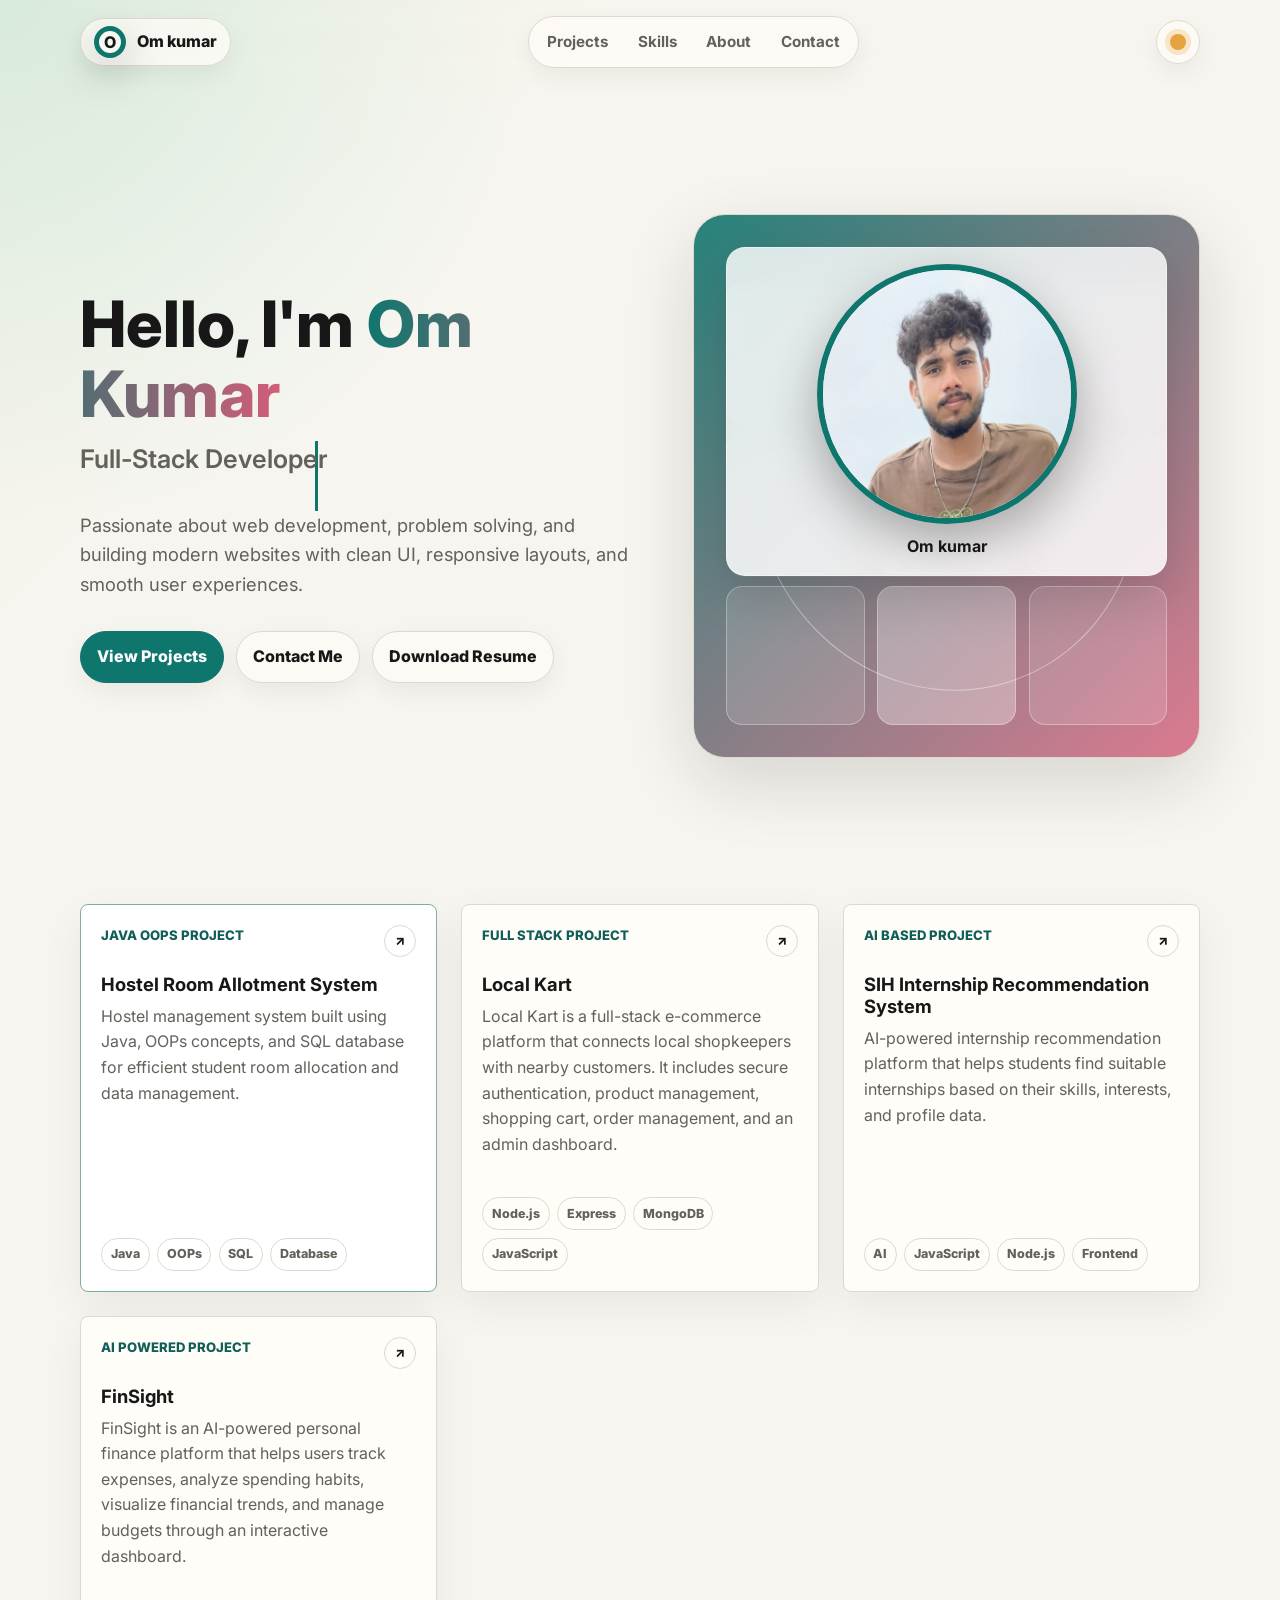
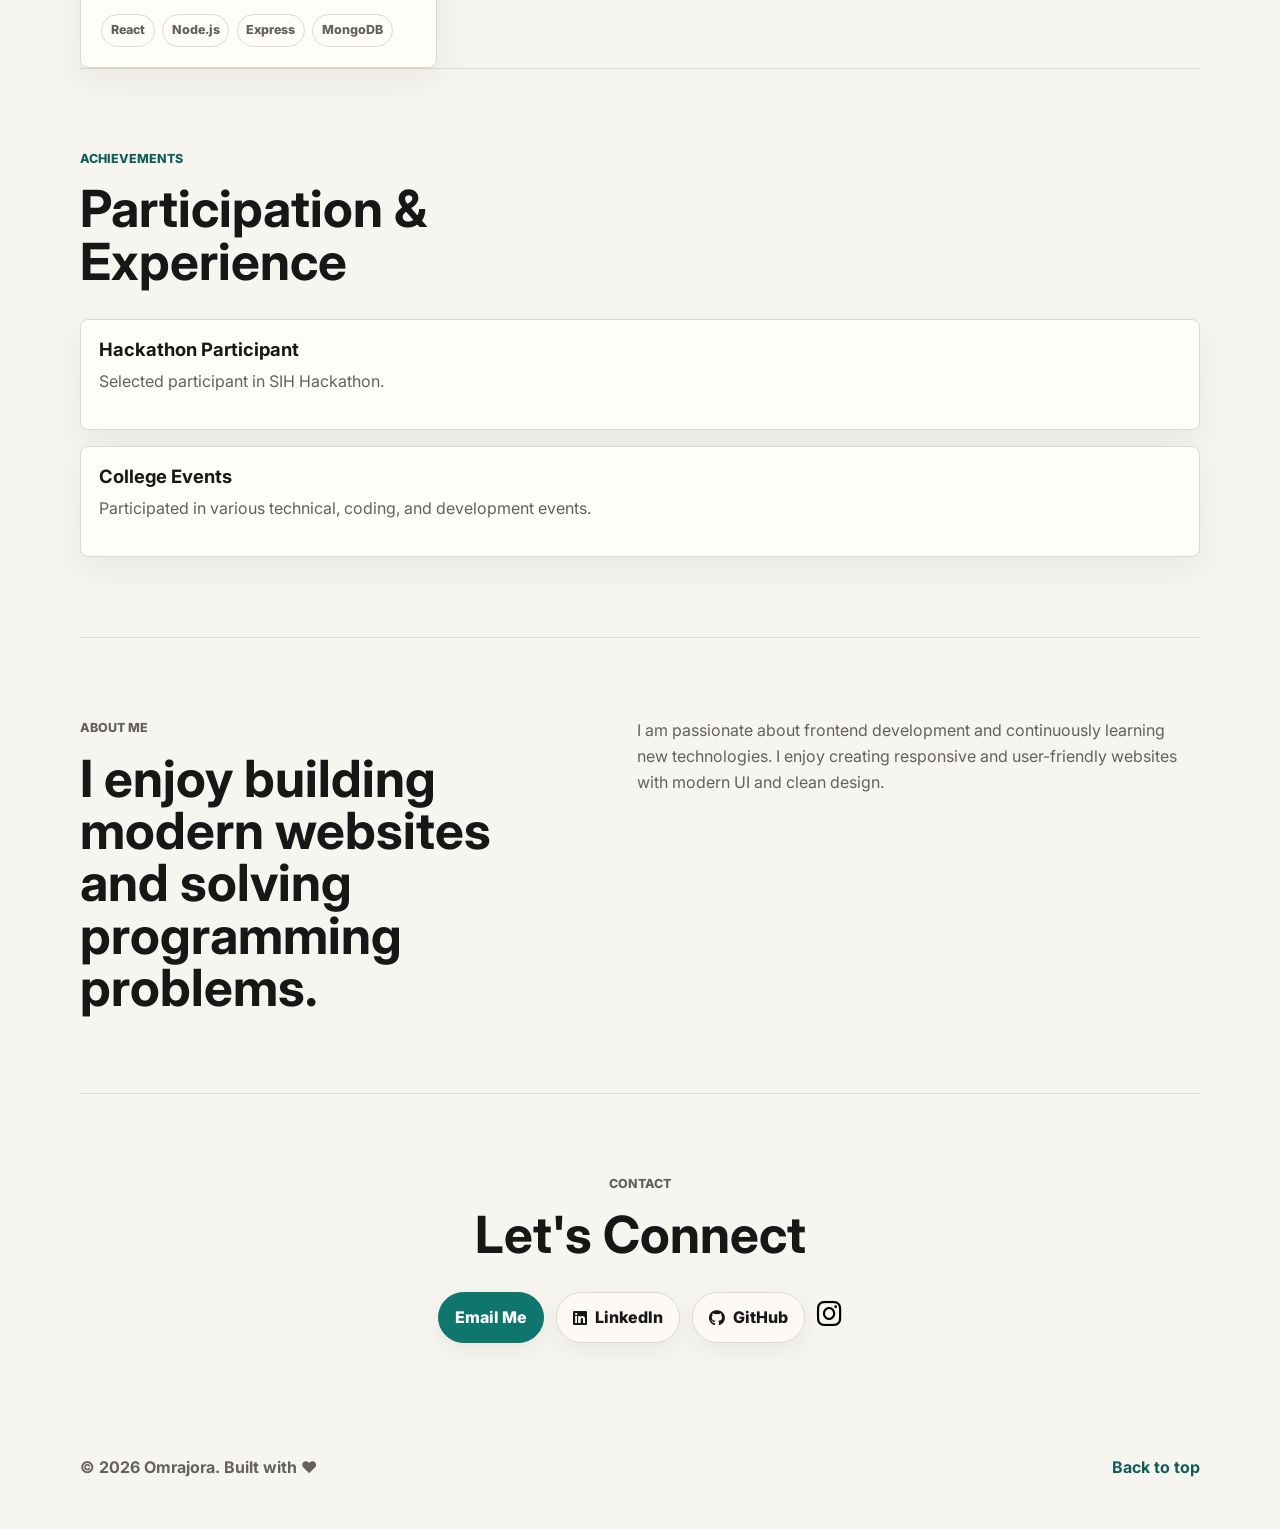
==== index.html @ d600300a "bug fix" ====
<!DOCTYPE html>
<html lang="en">
  <head>
    <meta charset="UTF-8" />
    <meta name="viewport" content="width=device-width, initial-scale=1.0" />
    <link rel="stylesheet" href="https://cdnjs.cloudflare.com/ajax/libs/font-awesome/6.5.1/css/all.min.css">
    <title>Om kumar | Portfolio</title>

    <meta
      name="description"
      content="Portfolio website of Omraj - Frontend Developer and C++ Programmer"
    />

    <link rel="preconnect" href="https://fonts.googleapis.com" />
    <link rel="preconnect" href="https://fonts.gstatic.com" crossorigin />

    <link
      href="https://fonts.googleapis.com/css2?family=Inter:wght@400;500;600;700;800&display=swap"
      rel="stylesheet"
    />

    <link
      rel="stylesheet"
      href="https://cdnjs.cloudflare.com/ajax/libs/font-awesome/6.5.2/css/all.min.css"
    />

    <link rel="stylesheet" href="styles.css" />
  </head>

  <body>
    <header class="site-header">
      <a class="brand" href="#home">
        <span class="brand-mark">O</span>
        <span>Om kumar</span>
      </a>

      <nav class="nav-links">
        <a href="#work">Projects</a>
        <a href="#skills">Skills</a>
        <a href="#about">About</a>
        <a href="#contact">Contact</a>
      </nav>

      <button class="theme-toggle" type="button">
        <span class="sun"></span>
      </button>
    </header>

    <main id="home">
      <!-- HERO SECTION -->
      <section class="hero">
        <div class="hero-copy">
        

   <h1 class="typing-title">
  Hello, I'm <span>Om Kumar</span>
</h1>

<h2 class="typing-text"></h2>

          <p class="hero-text">
            Passionate about web development, problem solving, and building
            modern websites with clean UI, responsive layouts, and smooth user
            experiences.
          </p>

          <div class="hero-actions">
            <a class="button primary" href="#work">View Projects</a>
            <a class="button secondary" href="#contact">Contact Me</a>
            <a class="button secondary" href="omresume3.pdf" download>
              Download Resume
            </a>
          </div>
        </div>

        <div class="hero-visual">
          <div class="profile-panel">
            <img src="om.jpeg" alt="Om kumar" class="avatar-img" />

            <div>
              <strong>Om kumar</strong>
              
            </div>
          </div>

         

          <div class="visual-grid">
            <span></span>
            <span></span>
            <span></span>
            <span></span>
            <span></span>
            <span></span>
            <span></span>
            <span></span>
            <span></span>
          </div>
        </div>
      </section>

   <div class="project-grid">
<!-- project section -->
  <!-- Project 1 -->
  <article class="project-card featured">
    <div>
      <div class="project-topline">
        <span>Java OOPs Project</span>
        <a href="https://github.com/omrajora/hostelallotment-project.git" target="_blank">↗</a>
      </div>

      <h3>Hostel Room Allotment System</h3>

      <p>
        Hostel management system built using Java, OOPs concepts, and SQL
        database for efficient student room allocation and data management.
      </p>
    </div>

    <div class="tags">
      <span>Java</span>
      <span>OOPs</span>
      <span>SQL</span>
      <span>Database</span>
    </div>
  </article>

  <!-- Project 2 -->
  <article class="project-card">
    <div>
      <div class="project-topline">
        <span>FULL STACK PROJECT</span>
        <a href="https://localkart-n25o.onrender.com" target="_blank">↗</a>
      </div>

      <h3>Local Kart</h3>

      <p>
        Local Kart is a full-stack e-commerce platform that connects local
        shopkeepers with nearby customers. It includes secure authentication,
        product management, shopping cart, order management, and an admin
        dashboard.
      </p>
    </div>

    <div class="tags">
      <span>Node.js</span>
      <span>Express</span>
      <span>MongoDB</span>
      <span>JavaScript</span>
    </div>
  </article>

  <!-- Project 3 -->
  <article class="project-card">
    <div>
      <div class="project-topline">
        <span>AI BASED PROJECT</span>
        <a href="#" target="_blank">↗</a>
      </div>

      <h3>SIH Internship Recommendation System</h3>

      <p>
        AI-powered internship recommendation platform that helps students find
        suitable internships based on their skills, interests, and profile
        data.
      </p>
    </div>

    <div class="tags">
      <span>AI</span>
      <span>JavaScript</span>
      <span>Node.js</span>
      <span>Frontend</span>
    </div>
  </article>

  <!-- Project 4 -->
  <article class="project-card">
    <div>
      <div class="project-topline">
        <span>AI POWERED PROJECT</span>
        <a href="https://portfolio-mu-liard-46.vercel.app/" target="_blank">↗</a>
      </div>

      <h3>FinSight</h3>

      <p>
        FinSight is an AI-powered personal finance platform that helps users
        track expenses, analyze spending habits, visualize financial trends,
        and manage budgets through an interactive dashboard.
      </p>
    </div>

    <div class="tags">
      <span>React</span>
      <span>Node.js</span>
      <span>Express</span>
      <span>MongoDB</span>
    </div>
  </article>

</div>

      <!-- ACHIEVEMENT SECTION -->
      <section class="section">
        <div class="section-heading">
          <div>
            <p class="eyebrow">Achievements</p>
            <h2>Participation & Experience</h2>
          </div>
        </div>

        <div class="skill-list">
          <div>
            <h3>Hackathon Participant</h3>
            <p>Selected participant in SIH Hackathon.</p>
          </div>

          <div>
            <h3>College Events</h3>
            <p>
              Participated in various technical, coding, and development events.
            </p>
          </div>
        </div>
      </section>

      <!-- ABOUT SECTION -->
      <section class="section about" id="about">
        <div>
          <p class="eyebrow">About Me</p>

          <h2>
            I enjoy building modern websites and solving programming problems.
          </h2>
        </div>

        <p>
          I am passionate about frontend development and continuously learning
          new technologies. I enjoy creating responsive and user-friendly
          websites with modern UI and clean design.
        </p>
      </section>

      <!-- CONTACT SECTION -->
      <section class="section contact" id="contact">
        <p class="eyebrow">Contact</p>

        <h2>Let's Connect</h2>

      

        <div class="contact-actions">
          <a class="button primary" href="mailto:omrajora671@gmail.com">
            Email Me
          </a>

          <a
            class="button secondary"
            href="https://www.linkedin.com/in/om-rajora-767785324"
            target="_blank"
          >
            <i class="fa-brands fa-linkedin"></i>
            LinkedIn
          </a>

          <a
            class="button secondary"
            href="https://github.com/omrajora"
            target="_blank"
          >
            <i class="fa-brands fa-github"></i>
            GitHub
          </a>
          <a href="https://instagram.com/omrajora_" target="_blank" class="social-icon">
    <i class="fa-brands fa-instagram"></i>
</a>
        </div>
      </section>
    </main>

    <footer>
      <span>© <span id="year"></span> Omrajora. Built with ❤️</span>
      <a href="#home">Back to top</a>
    </footer>

    <script src="script.js"></script>
  </body>
</html>
---- styles.css ----
:root {
  color-scheme: light;
  --bg: #f7f5ef;
  --surface: #fffdf8;
  --surface-strong: #ffffff;
  --text: #171717;
  --muted: #64615b;
  --line: #ded9cc;
  --accent: #0f766e;
  --accent-dark: #115e59;
  --warm: #e6a23c;
  --rose: #d45d79;
  --shadow: 0 24px 70px rgba(23, 23, 23, 0.14);
}

[data-theme="dark"] {
  color-scheme: dark;
  --bg: #111315;
  --surface: #191c1f;
  --surface-strong: #202428;
  --text: #f4f1ea;
  --muted: #b8b0a3;
  --line: #33383d;
  --accent: #2dd4bf;
  --accent-dark: #5eead4;
  --warm: #f4b860;
  --rose: #fb7185;
  --shadow: 0 24px 70px rgba(0, 0, 0, 0.35);
}

* {
  box-sizing: border-box;
}

html {
  scroll-behavior: smooth;
}

body {
  margin: 0;
  min-height: 100vh;
  background:
    radial-gradient(circle at top left, rgba(45, 212, 191, 0.15), transparent 34rem),
    linear-gradient(135deg, rgba(230, 162, 60, 0.08), transparent 28rem),
    var(--bg);
  color: var(--text);
  font-family: Inter, system-ui, -apple-system, BlinkMacSystemFont, "Segoe UI", sans-serif;
  line-height: 1.6;
}

a {
  color: inherit;
  text-decoration: none;
}

.site-header {
  position: sticky;
  top: 0;
  z-index: 10;
  display: flex;
  align-items: center;
  justify-content: space-between;
  gap: 1rem;
  width: min(1120px, calc(100% - 2rem));
  margin: 0 auto;
  padding: 1rem 0;
  backdrop-filter: blur(14px);
}

.brand,
.nav-links,
.theme-toggle,
.button {
  border: 1px solid var(--line);
  background: rgba(255, 253, 248, 0.72);
  box-shadow: 0 8px 24px rgba(23, 23, 23, 0.06);
}

[data-theme="dark"] .brand,
[data-theme="dark"] .nav-links,
[data-theme="dark"] .theme-toggle,
[data-theme="dark"] .button {
  background: rgba(25, 28, 31, 0.72);
}

.brand {
  display: inline-flex;
  align-items: center;
  gap: 0.7rem;
  min-height: 2.75rem;
  padding: 0.45rem 0.8rem;
  border-radius: 999px;
  font-weight: 800;
}

.brand-mark,
.avatar-img {
  width: 220px;
  height: 220px;
  border-radius: 50%;
  object-fit: cover;
  border: 5px solid var(--accent);
  box-shadow: 0 15px 40px rgba(0,0,0,0.25);
}
.profile-panel {
  flex-direction: column;
  text-align: center;
}

.brand-mark {
  width: 2rem;
  height: 2rem;
  border-radius: 50%;
}

.nav-links {
  display: flex;
  align-items: center;
  gap: 0.25rem;
  min-height: 2.75rem;
  padding: 0.35rem;
  border-radius: 999px;
}

.nav-links a {
  padding: 0.45rem 0.8rem;
  border-radius: 999px;
  color: var(--muted);
  font-size: 0.95rem;
  font-weight: 700;
}

.nav-links a:hover {
  color: var(--text);
  background: rgba(15, 118, 110, 0.12);
}

.theme-toggle {
  display: grid;
  place-items: center;
  width: 2.75rem;
  height: 2.75rem;
  border-radius: 50%;
  cursor: pointer;
}

.sun {
  width: 1rem;
  height: 1rem;
  border-radius: 50%;
  background: var(--warm);
  box-shadow: 0 0 0 0.32rem rgba(230, 162, 60, 0.25);
}

main,
footer {
  width: min(1120px, calc(100% - 2rem));
  margin: 0 auto;
}

.hero {
  display: grid;
  grid-template-columns: minmax(0, 1.04fr) minmax(320px, 0.96fr);
  align-items: center;
  gap: 4rem;
  min-height: calc(100vh - 5rem);
  padding: 3rem 0 4rem;
}

.eyebrow {
  margin: 0 0 0.85rem;
  color: var(--accent-dark);
  font-size: 0.78rem;
  font-weight: 800;
  letter-spacing: 0;
  text-transform: uppercase;
}

h1,
h2,
h3,
p {
  margin-top: 0;
}

h1 {
  max-width: 11ch;
  margin-bottom: 1.25rem;
  font-size: clamp(3.1rem, 7vw, 6.7rem);
  line-height: 0.94;
  letter-spacing: 0;
}

h2 {
  max-width: 14ch;
  margin-bottom: 0;
  font-size: clamp(2rem, 4vw, 3.5rem);
  line-height: 1.02;
  letter-spacing: 0;
}

h3 {
  margin-bottom: 0.55rem;
  font-size: 1.15rem;
  line-height: 1.2;
}

.hero-text {
  max-width: 40rem;
  color: var(--muted);
  font-size: 1.15rem;
}

.hero-actions,
.contact-actions {
  display: flex;
  flex-wrap: wrap;
  gap: 0.75rem;
  margin-top: 2rem;
}

.button {
  display: inline-flex;
  align-items: center;
  justify-content: center;
  min-height: 2.9rem;
  padding: 0.75rem 1rem;
  border-radius: 999px;
  font-weight: 800;
  transition: transform 180ms ease, border-color 180ms ease;
}

.button:hover {
  transform: translateY(-2px);
  border-color: var(--accent);
}

.button.primary {
  color: #ffffff;
  background: var(--accent);
  border-color: var(--accent);
}

.button.secondary {
  color: var(--text);
}

.hero-visual {
  position: relative;
  min-height: 34rem;
  border: 1px solid var(--line);
  border-radius: 2rem;
  overflow: hidden;
  background:
    linear-gradient(135deg, rgba(15, 118, 110, 0.9), rgba(212, 93, 121, 0.82)),
    var(--surface);
  box-shadow: var(--shadow);
}

.hero-visual::before {
  content: "";
  position: absolute;
  inset: 12%;
  border: 1px solid rgba(255, 255, 255, 0.42);
  border-radius: 50%;
  transform: rotate(-18deg);
}

.visual-grid {
  position: absolute;
  inset: auto 2rem 2rem 2rem;
  display: grid;
  grid-template-columns: repeat(3, 1fr);
  gap: 0.8rem;
}

.visual-grid span {
  aspect-ratio: 1;
  border: 1px solid rgba(255, 255, 255, 0.32);
  border-radius: 1rem;
  background: rgba(255, 255, 255, 0.14);
}

.visual-grid span:nth-child(2),
.visual-grid span:nth-child(5),
.visual-grid span:nth-child(8) {
  background: rgba(255, 255, 255, 0.32);
}

.profile-panel,
.metric-card {
  position: absolute;
  z-index: 1;
  border: 1px solid rgba(255, 255, 255, 0.4);
  background: rgba(255, 255, 255, 0.82);
  color: #171717;
  box-shadow: 0 18px 50px rgba(23, 23, 23, 0.18);
  backdrop-filter: blur(16px);
}

.profile-panel {
  top: 2rem;
  left: 2rem;
  right: 2rem;
  display: flex;
  align-items: center;
  gap: 1rem;
  padding: 1rem;
  border-radius: 1.2rem;
}

.profile-panel strong,
.profile-panel span {
  display: block;
}

.profile-panel span,
.metric-card span {
  color: #55504a;
  font-size: 0.88rem;
  font-weight: 700;
}

.avatar {
  width: 3.3rem;
  height: 3.3rem;
  flex: 0 0 auto;
  border-radius: 1rem;
  font-size: 1.35rem;
  font-weight: 900;
}

.metric-card {
  min-width: 8rem;
  padding: 1rem;
  border-radius: 1.2rem;
}

.metric-card strong {
  display: block;
  font-size: 2rem;
  line-height: 1;
}

.metric-one {
  top: 11rem;
  left: 3rem;
}

.metric-two {
  top: 15rem;
  right: 2.2rem;
}

.section {
  padding: 5rem 0;
  border-top: 1px solid var(--line);
}

.section-heading {
  display: flex;
  justify-content: space-between;
  gap: 2rem;
  margin-bottom: 2rem;
}

.project-grid {
  display: grid;
  grid-template-columns: repeat(auto-fit, minmax(300px, 1fr));
  gap: 1.5rem;
}

.project-card,
.skill-list > div {
  border: 1px solid var(--line);
  border-radius: 0.5rem;
  background: var(--surface);
  box-shadow: 0 14px 40px rgba(23, 23, 23, 0.06);
}

.project-card {
  display: flex;
  min-height: 22rem;
  flex-direction: column;
  justify-content: space-between;
  padding: 1.25rem;
}

.project-card.featured {
  background: var(--surface-strong);
  border-color: color-mix(in srgb, var(--accent) 45%, var(--line));
}

.project-card p,
.skill-list p,
.about p,
.contact p {
  color: var(--muted);
}

.project-topline {
  display: flex;
  justify-content: space-between;
  gap: 1rem;
  color: var(--accent-dark);
  font-size: 0.82rem;
  font-weight: 800;
  text-transform: uppercase;
}

.project-topline a {
  display: grid;
  place-items: center;
  width: 2rem;
  height: 2rem;
  border: 1px solid var(--line);
  border-radius: 50%;
  color: var(--text);
}

.tags {
  display: flex;
  flex-wrap: wrap;
  gap: 0.45rem;
  margin-top: 1.5rem;
}

.tags span {
  padding: 0.35rem 0.55rem;
  border: 1px solid var(--line);
  border-radius: 999px;
  color: var(--muted);
  font-size: 0.78rem;
  font-weight: 800;
}

.split {
  display: grid;
  grid-template-columns: minmax(0, 0.9fr) minmax(320px, 1.1fr);
  gap: 3rem;
}

.skill-list {
  display: grid;
  gap: 1rem;
}

.skill-list > div {
  padding: 1.15rem;
}

.about {
  display: grid;
  grid-template-columns: minmax(0, 0.95fr) minmax(320px, 1.05fr);
  gap: 3rem;
  align-items: start;
}

.contact {
  text-align: center;
}

.contact h2 {
  max-width: none;
}

.contact-actions {
  justify-content: center;
}

footer {
  display: flex;
  justify-content: space-between;
  gap: 1rem;
  padding: 2rem 0 3rem;
  color: var(--muted);
  font-weight: 700;
}

footer a {
  color: var(--accent-dark);
}

@media (max-width: 820px) {
  .site-header {
    align-items: stretch;
    flex-wrap: wrap;
  }

  .nav-links {
    order: 3;
    width: 100%;
    justify-content: space-between;
    overflow-x: auto;
  }

  .hero,
  .split,
  .about {
    grid-template-columns: 1fr;
    gap: 2rem;
  }

  .hero {
    min-height: 0;
    padding-top: 2rem;
  }

  h1 {
    max-width: 9ch;
  }

  .hero-visual {
    min-height: 27rem;
  }

  .project-grid {
    grid-template-columns: 1fr;
  }

  .project-card {
    min-height: 17rem;
  }

  .section-heading {
    display: block;
  }
}

@media (max-width: 520px) {
  main,
  footer,
  .site-header {
    width: min(100% - 1rem, 1120px);
  }

  .brand,
  .theme-toggle {
    min-height: 2.5rem;
  }

  .nav-links a {
    padding-inline: 0.65rem;
    font-size: 0.88rem;
  }

  h1 {
    font-size: 3.4rem;
  }

  .hero-visual {
    border-radius: 1.25rem;
  }

  .profile-panel {
    inset: 1rem 1rem auto;
  }

  .metric-one {
    top: 10.5rem;
    left: 1rem;
  }

  .metric-two {
    top: 14.2rem;
    right: 1rem;
  }

  footer {
    flex-direction: column;
  }
}


.project-card {
  transition: all 0.3s ease;
}

.project-card:hover {
  transform: translateY(-10px);
}

.button i {
  margin-right: 8px;
}

.hero-text {
  max-width: 42rem;
}

.project-card h3 {
  margin-top: 1rem;
}
.hero-photo {
    display: flex;
    justify-content: center;
    align-items: center;
    margin-bottom: 20px;
}

.avatar-img {
    width: 260px;
    height: 260px;
    border-radius: 50%;
    object-fit: cover;
    border: 6px solid var(--accent);
    box-shadow: 0 20px 50px rgba(0,0,0,0.3);
}

/* clean center feel for panel */
.profile-panel {
    flex-direction: column;
    text-align: center;
    gap: 10px;
}
.brand {
    display: flex;
    align-items: center;
    gap: 0.7rem;
}

.brand-mark {
    width: 2rem;
    height: 2rem;
    border-radius: 50%;
    display: flex;
    align-items: center;
    justify-content: center;
    font-weight: 800;
    line-height: 1;
}
/* HERO MODERN INTRO */

.typing-title {
  font-size: clamp(2.7rem, 5vw, 4.8rem);
  line-height: 1.1;
  margin-bottom: 0.7rem;
  font-weight: 800;
}

.typing-title span {
  background: linear-gradient(90deg, var(--accent), var(--rose));
  -webkit-background-clip: text;
  -webkit-text-fill-color: transparent;
}

.typing-text {
  font-size: clamp(1.1rem, 2vw, 1.7rem);
  color: var(--muted);
  font-weight: 600;
  min-height: 70px;
  line-height: 1.4;
  white-space: nowrap;
  display: inline-block;
  border-right: 3px solid var(--accent);
  animation: blinkCursor 0.8s infinite;
}

@keyframes blinkCursor {
  50% {
    border-color: transparent;
  }
}

/* FIX HERO OVERFLOW */

.hero-copy {
  max-width: 600px;
}

h1 {
  max-width: 100%;
}

/* MOBILE FIX */

@media (max-width: 820px) {
  .typing-title {
    font-size: 3rem;
  }

.typing-text {
  font-size: clamp(1.1rem, 2vw, 1.7rem);
  color: var(--muted);
  font-weight: 600;
  min-height: 70px;
  max-width: 100%;
  line-height: 1.4;
  word-break: break-word;
  border-right: 3px solid var(--accent);
  animation: blinkCursor 0.8s infinite;
}
}
.social-icon{
    color: black;
    font-size: 28px;
    transition: 0.3s;
}

.social-icon:hover{
    color: #E1306C;
    transform: scale(1.2);
}
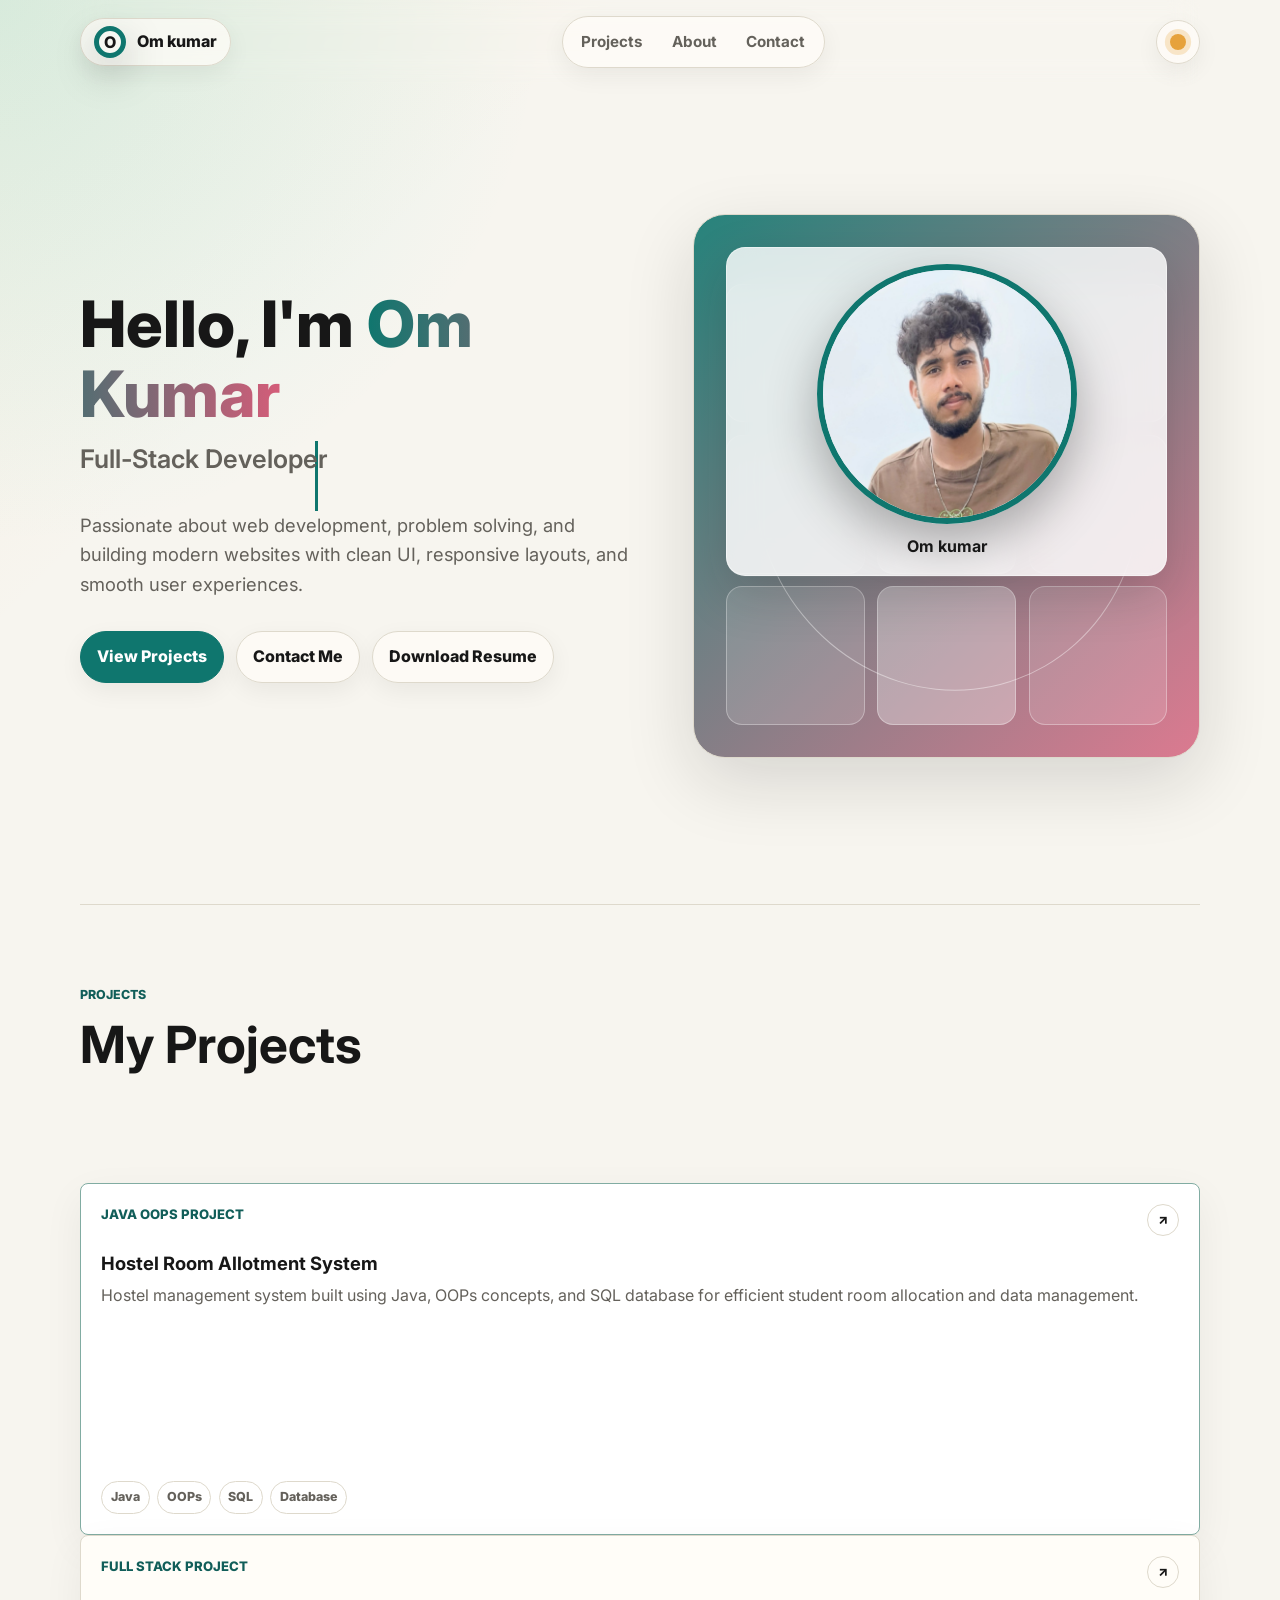
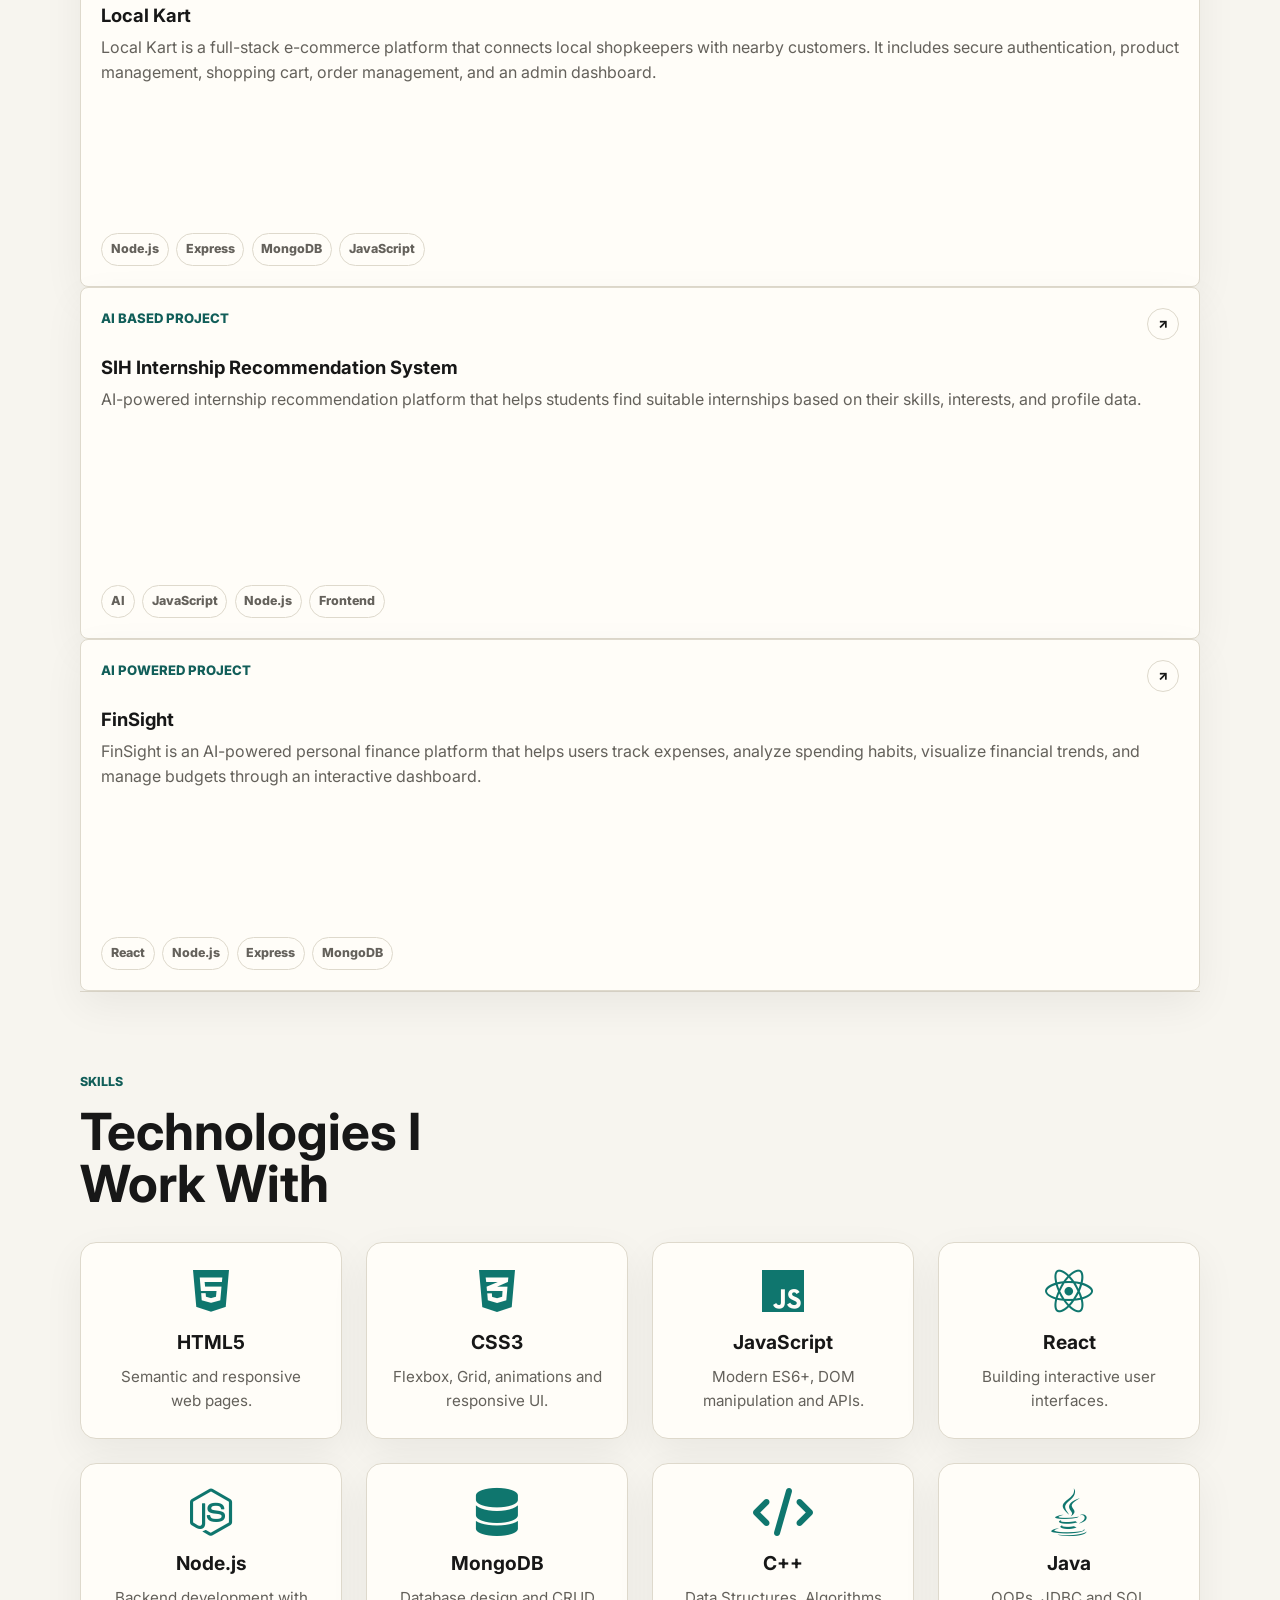
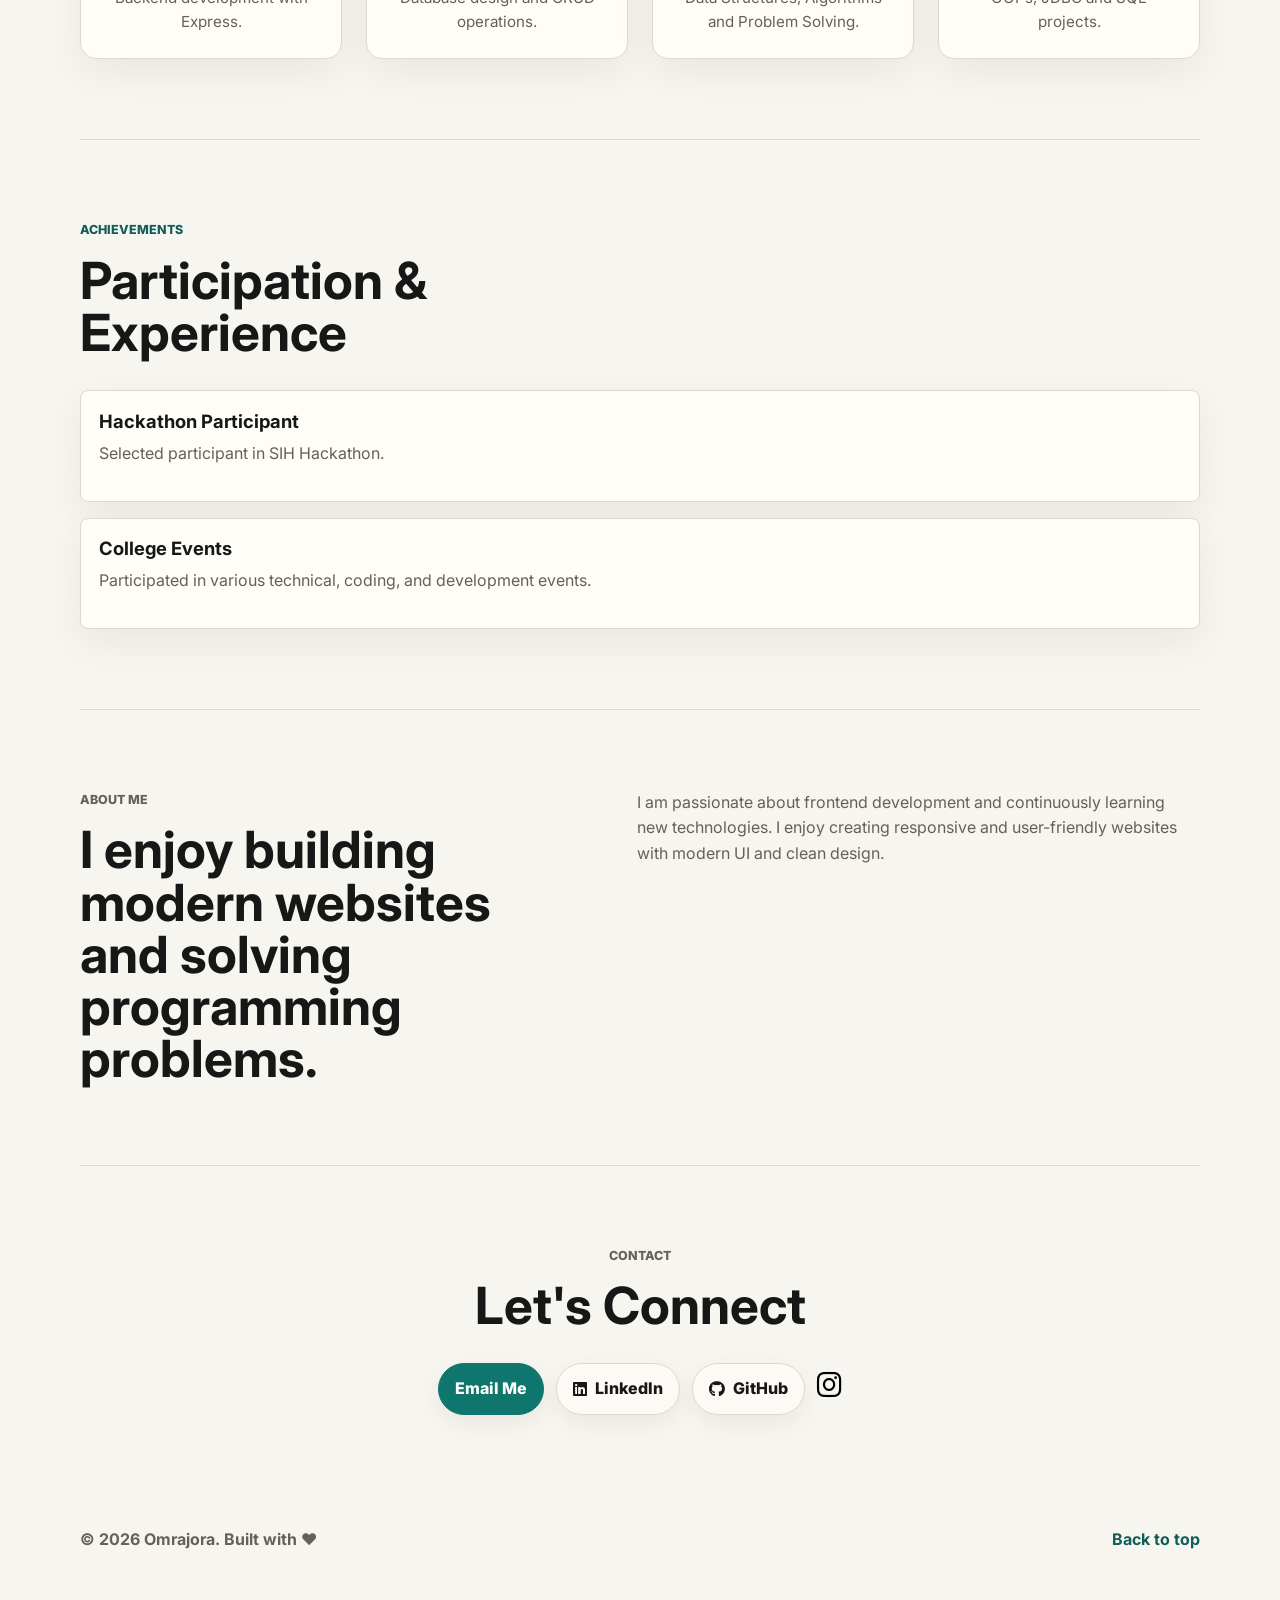
==== commit be9acc56: "Added Skills section and fixed navigation" ====
--- a/index.html
+++ b/index.html
@@ -36,7 +36,8 @@
 
       <nav class="nav-links">
         <a href="#work">Projects</a>
-        <a href="#skills">Skills</a>
+        
+        
         <a href="#about">About</a>
         <a href="#contact">Contact</a>
       </nav>
@@ -67,7 +68,7 @@
           <div class="hero-actions">
             <a class="button primary" href="#work">View Projects</a>
             <a class="button secondary" href="#contact">Contact Me</a>
-            <a class="button secondary" href="omresume3.pdf" download>
+            <a class="button secondary" href="Om_Kumar_Resume (2).pdf" download>
               Download Resume
             </a>
           </div>
@@ -99,7 +100,17 @@
         </div>
       </section>
 
-   <div class="project-grid">
+   <section class="section" id="work">
+  <div class="section-heading">
+    <div>
+      <p class="eyebrow">Projects</p>
+      <h2>My Projects</h2>
+    </div>
+  </div>
+
+  <div class="project-grid">
+    </div>   
+  </section> 
 <!-- project section -->
   <!-- Project 1 -->
   <article class="project-card featured">
@@ -181,7 +192,7 @@
     <div>
       <div class="project-topline">
         <span>AI POWERED PROJECT</span>
-        <a href="https://portfolio-mu-liard-46.vercel.app/" target="_blank">↗</a>
+        <a href="https://finsight-gilt-phi.vercel.app" target="_blank">↗</a>
       </div>
 
       <h3>FinSight</h3>
@@ -202,9 +213,70 @@
   </article>
 
 </div>
+<!-- skill section -->
+ <section class="section" id="skills">
+  <div class="section-heading">
+    <div>
+      <p class="eyebrow">Skills</p>
+      <h2>Technologies I Work With</h2>
+    </div>
+  </div>
+
+  <div class="skills-grid">
+
+    <div class="skill-card">
+      <i class="fa-brands fa-html5"></i>
+      <h3>HTML5</h3>
+      <p>Semantic and responsive web pages.</p>
+    </div>
+
+    <div class="skill-card">
+      <i class="fa-brands fa-css3-alt"></i>
+      <h3>CSS3</h3>
+      <p>Flexbox, Grid, animations and responsive UI.</p>
+    </div>
+
+    <div class="skill-card">
+      <i class="fa-brands fa-js"></i>
+      <h3>JavaScript</h3>
+      <p>Modern ES6+, DOM manipulation and APIs.</p>
+    </div>
+
+    <div class="skill-card">
+      <i class="fa-brands fa-react"></i>
+      <h3>React</h3>
+      <p>Building interactive user interfaces.</p>
+    </div>
+
+    <div class="skill-card">
+      <i class="fa-brands fa-node-js"></i>
+      <h3>Node.js</h3>
+      <p>Backend development with Express.</p>
+    </div>
+
+    <div class="skill-card">
+      <i class="fa-solid fa-database"></i>
+      <h3>MongoDB</h3>
+      <p>Database design and CRUD operations.</p>
+    </div>
+
+    <div class="skill-card">
+      <i class="fa-solid fa-code"></i>
+      <h3>C++</h3>
+      <p>Data Structures, Algorithms and Problem Solving.</p>
+    </div>
+
+    <div class="skill-card">
+      <i class="fa-brands fa-java"></i>
+      <h3>Java</h3>
+      <p>OOPs, JDBC and SQL projects.</p>
+    </div>
+
+  </div>
+</section>
 
       <!-- ACHIEVEMENT SECTION -->
-      <section class="section">
+      <section class="section" id="achievements">
         <div class="section-heading">
           <div>
             <p class="eyebrow">Achievements</p>
--- a/styles.css
+++ b/styles.css
@@ -700,4 +700,54 @@
 .social-icon:hover{
     color: #E1306C;
     transform: scale(1.2);
+}
+/* =========================
+   SKILLS SECTION
+========================= */
+
+.skills-grid{
+    display:grid;
+    grid-template-columns:repeat(auto-fit,minmax(240px,1fr));
+    gap:1.5rem;
+    margin-top:2rem;
+}
+
+.skill-card{
+    background:var(--surface);
+    border:1px solid var(--line);
+    border-radius:16px;
+    padding:1.5rem;
+    text-align:center;
+    box-shadow:0 14px 40px rgba(23,23,23,.06);
+    transition:all .3s ease;
+}
+
+.skill-card:hover{
+    transform:translateY(-10px);
+    box-shadow:0 20px 50px rgba(23,23,23,.15);
+    border-color:var(--accent);
+}
+
+.skill-card i{
+    font-size:3rem;
+    color:var(--accent);
+    margin-bottom:1rem;
+}
+
+.skill-card h3{
+    margin-bottom:.7rem;
+    font-size:1.2rem;
+}
+
+.skill-card p{
+    color:var(--muted);
+    margin:0;
+    font-size:.95rem;
+    line-height:1.6;
+}
+
+@media(max-width:820px){
+    .skills-grid{
+        grid-template-columns:1fr;
+    }
 }
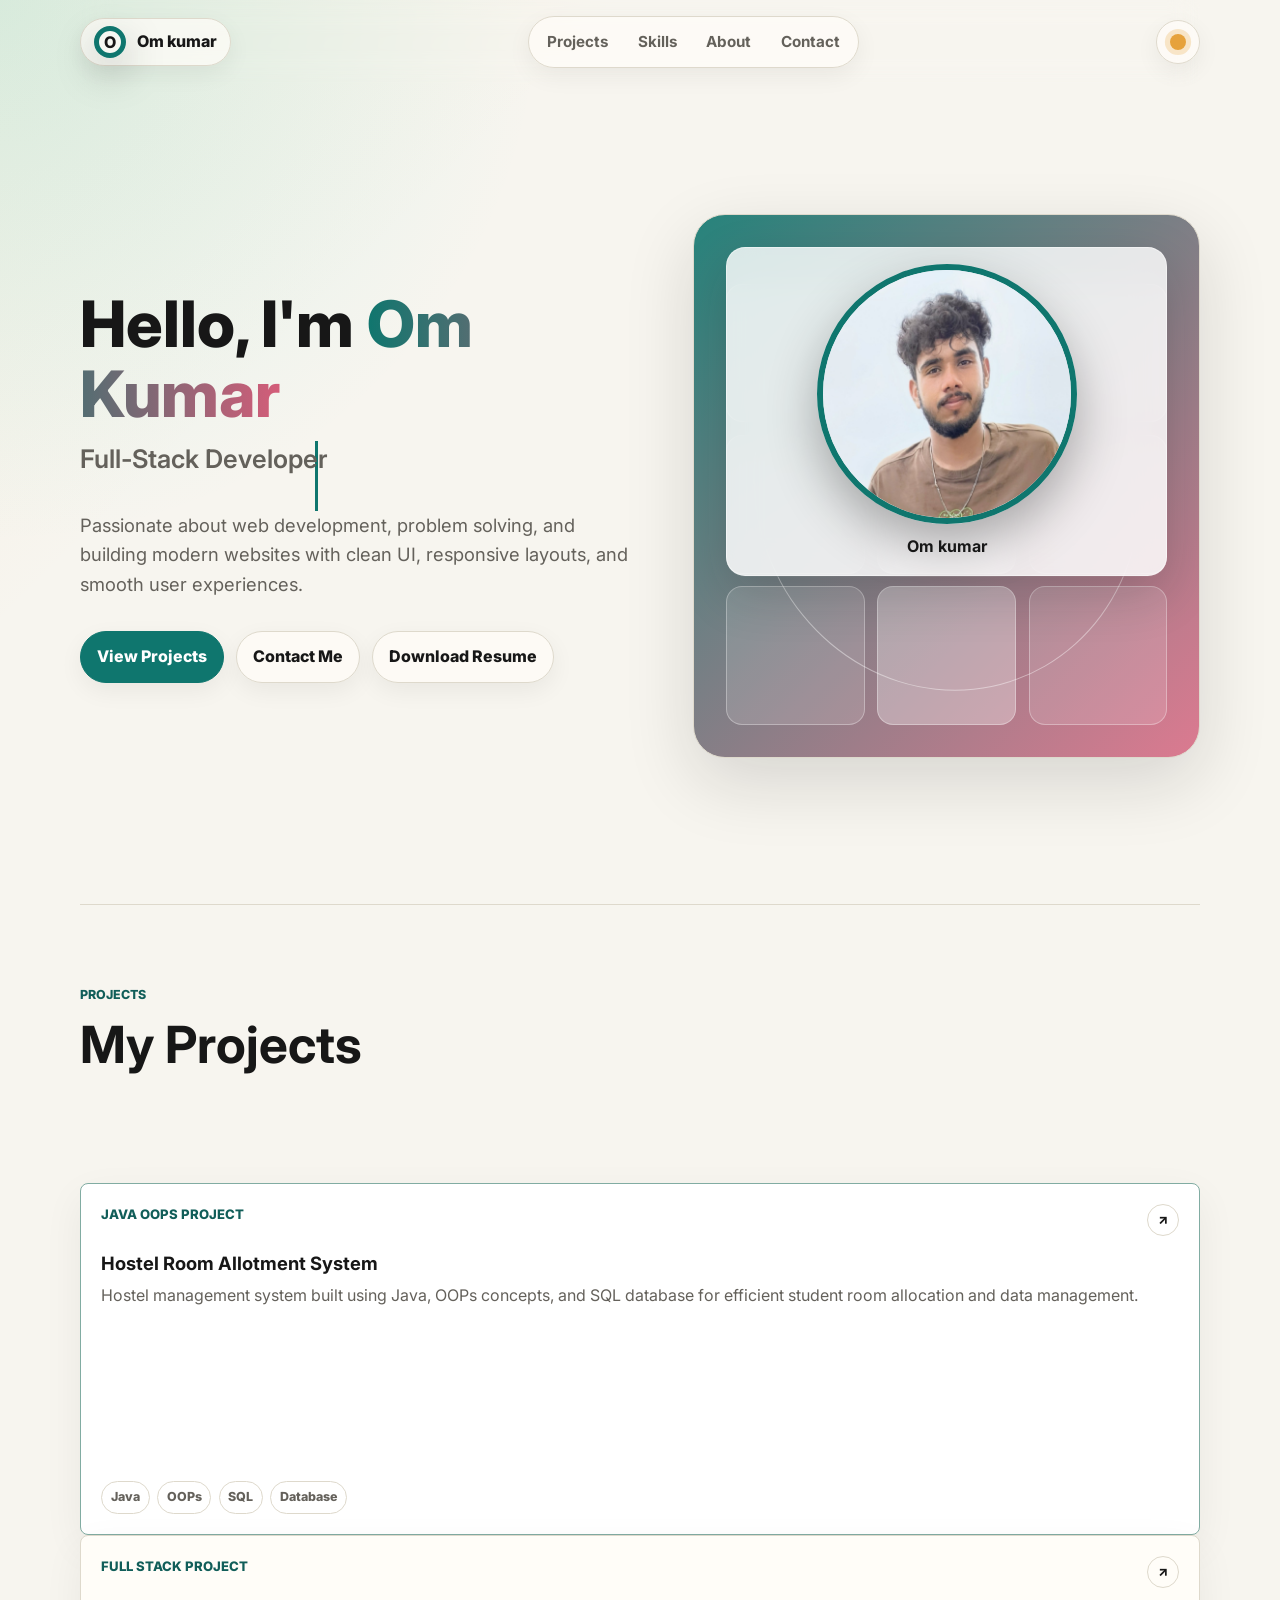
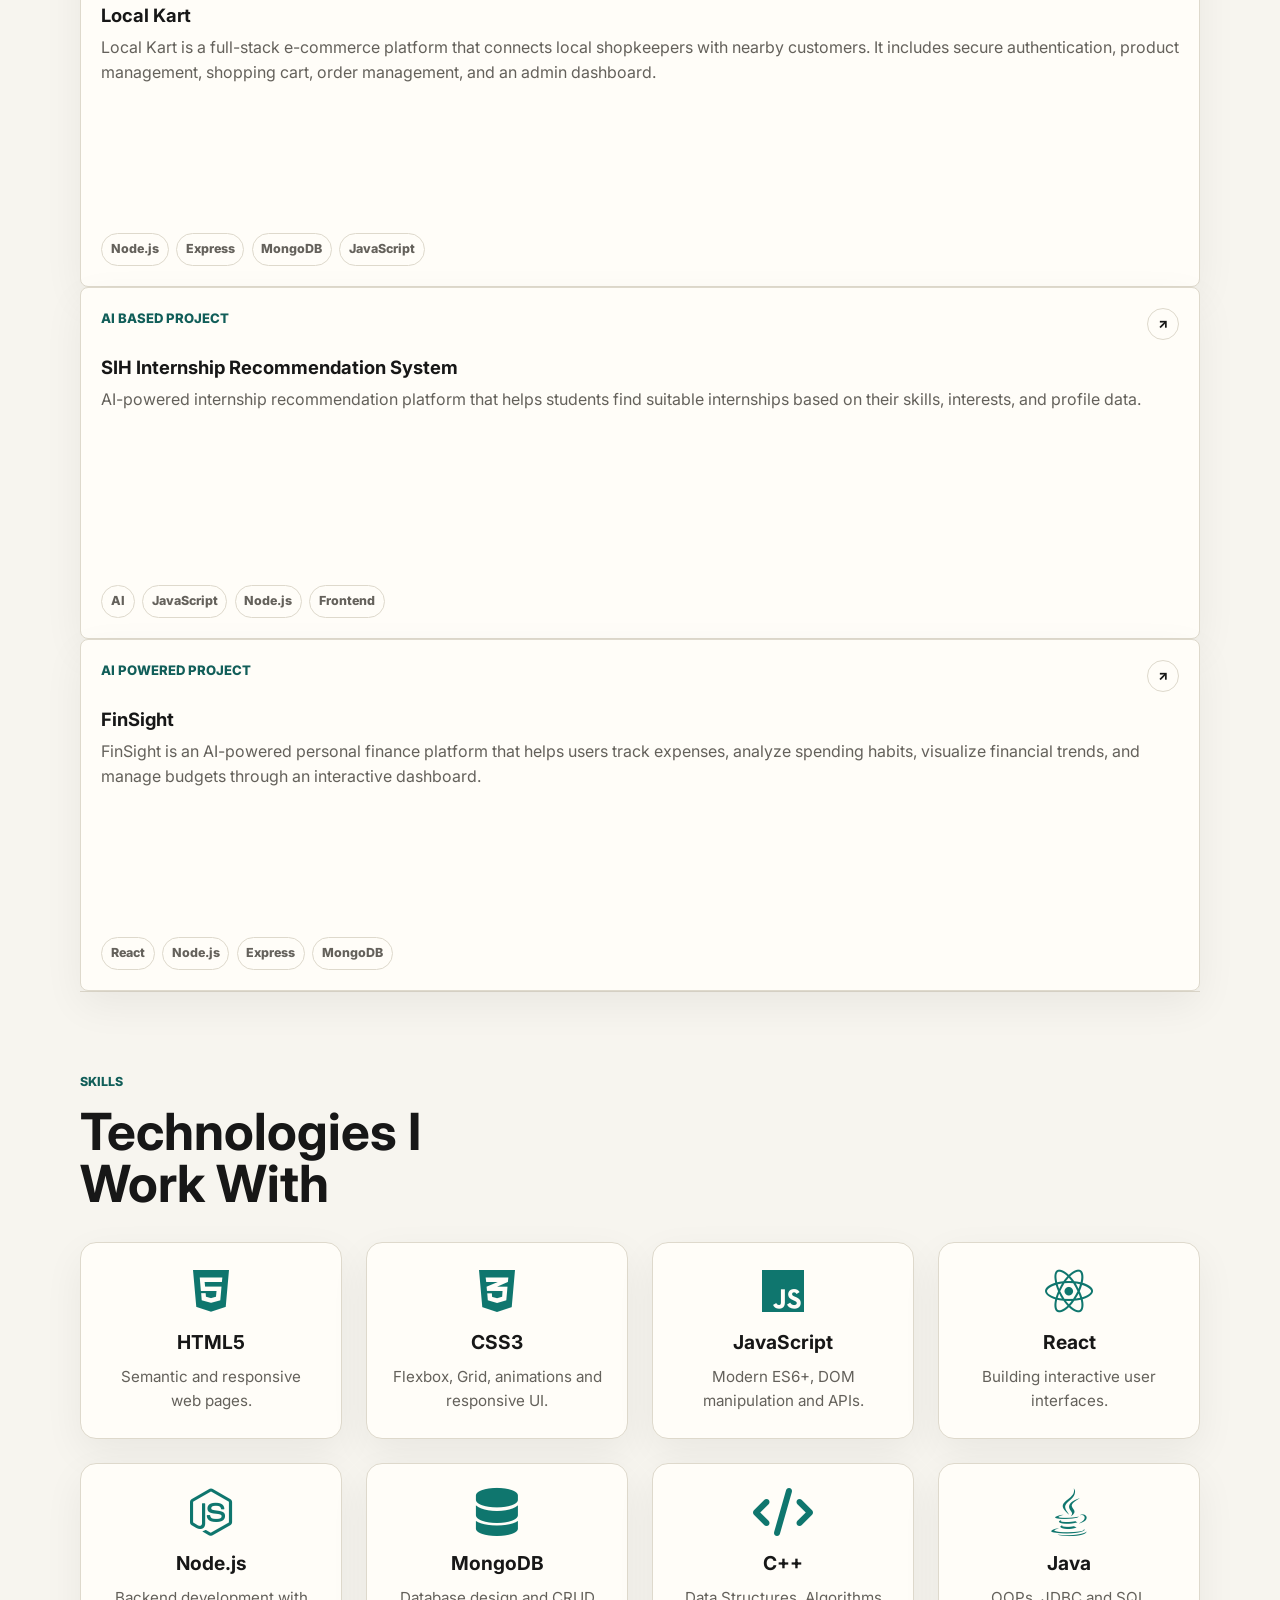
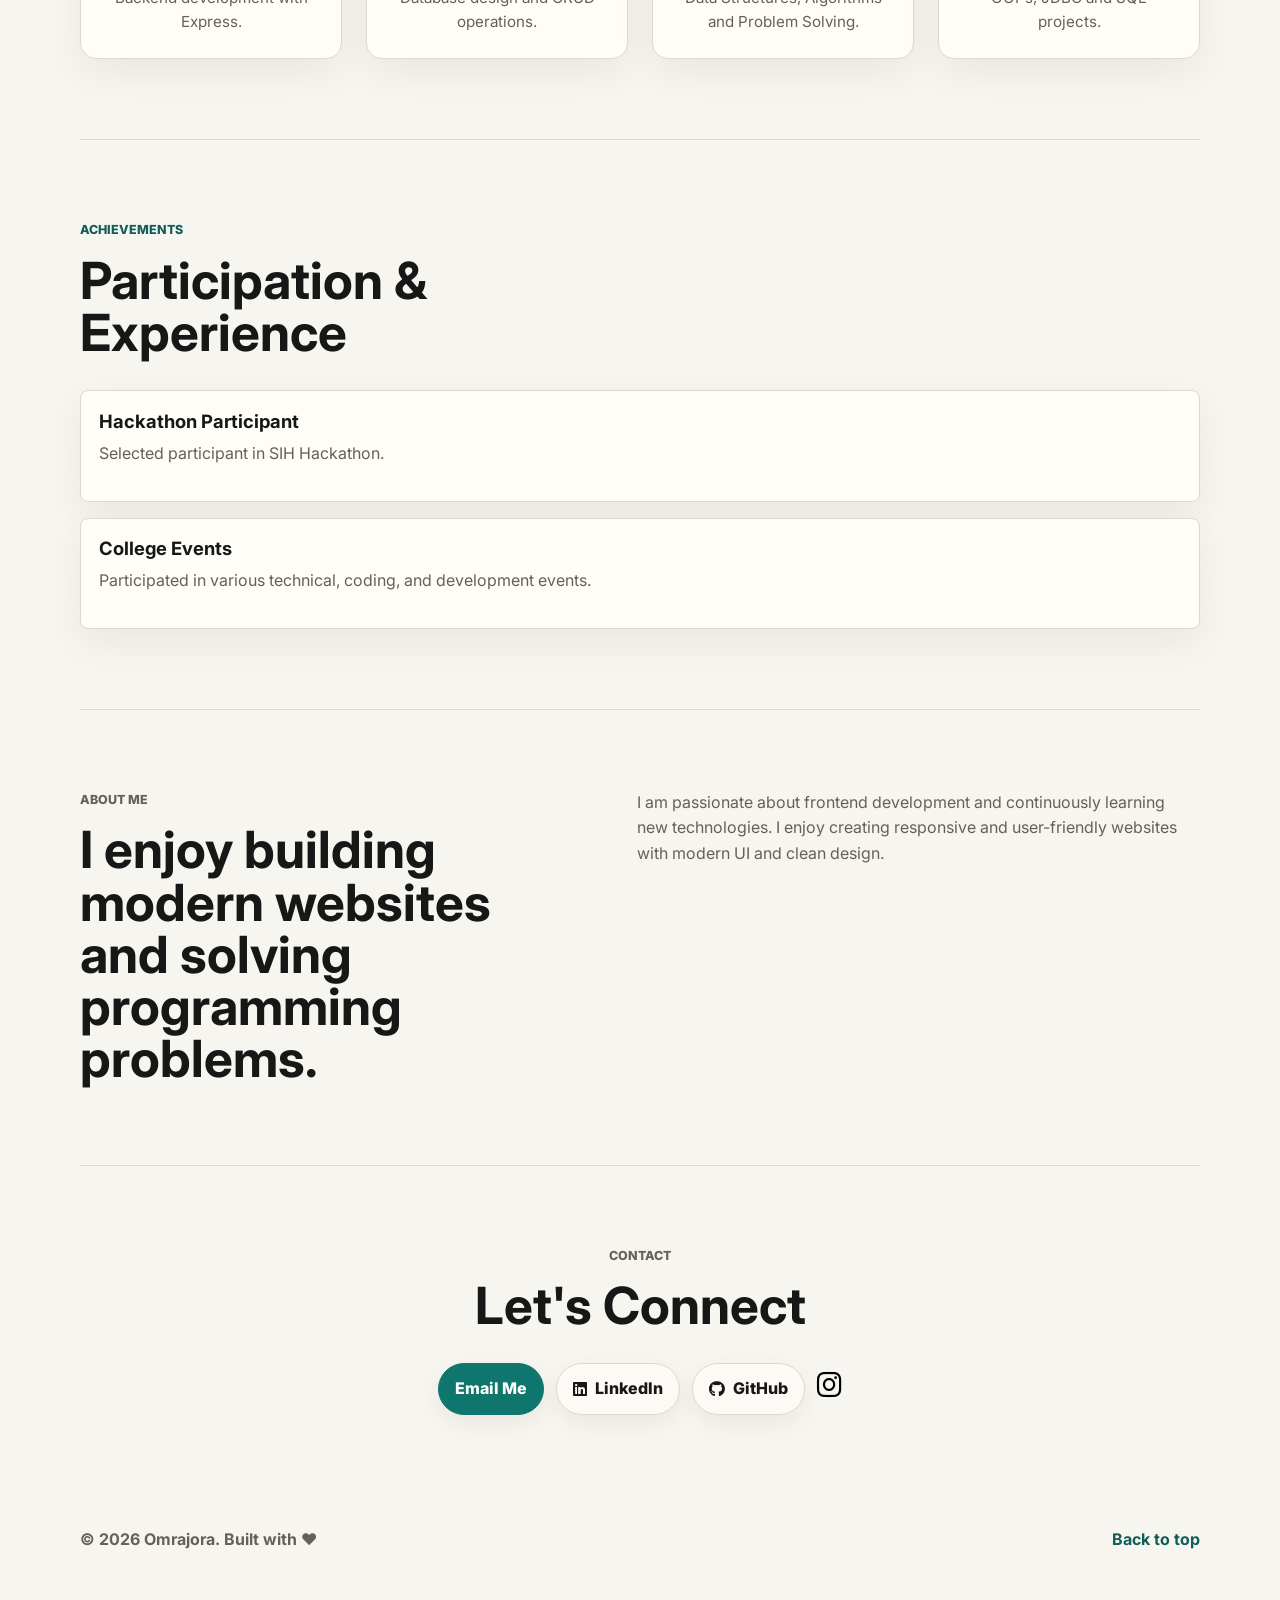
==== commit 9704387b: "bugg fix" ====
--- a/index.html
+++ b/index.html
@@ -36,8 +36,7 @@
 
       <nav class="nav-links">
         <a href="#work">Projects</a>
-        
-        
+        <a href="#skills">Skills</a>
         <a href="#about">About</a>
         <a href="#contact">Contact</a>
       </nav>
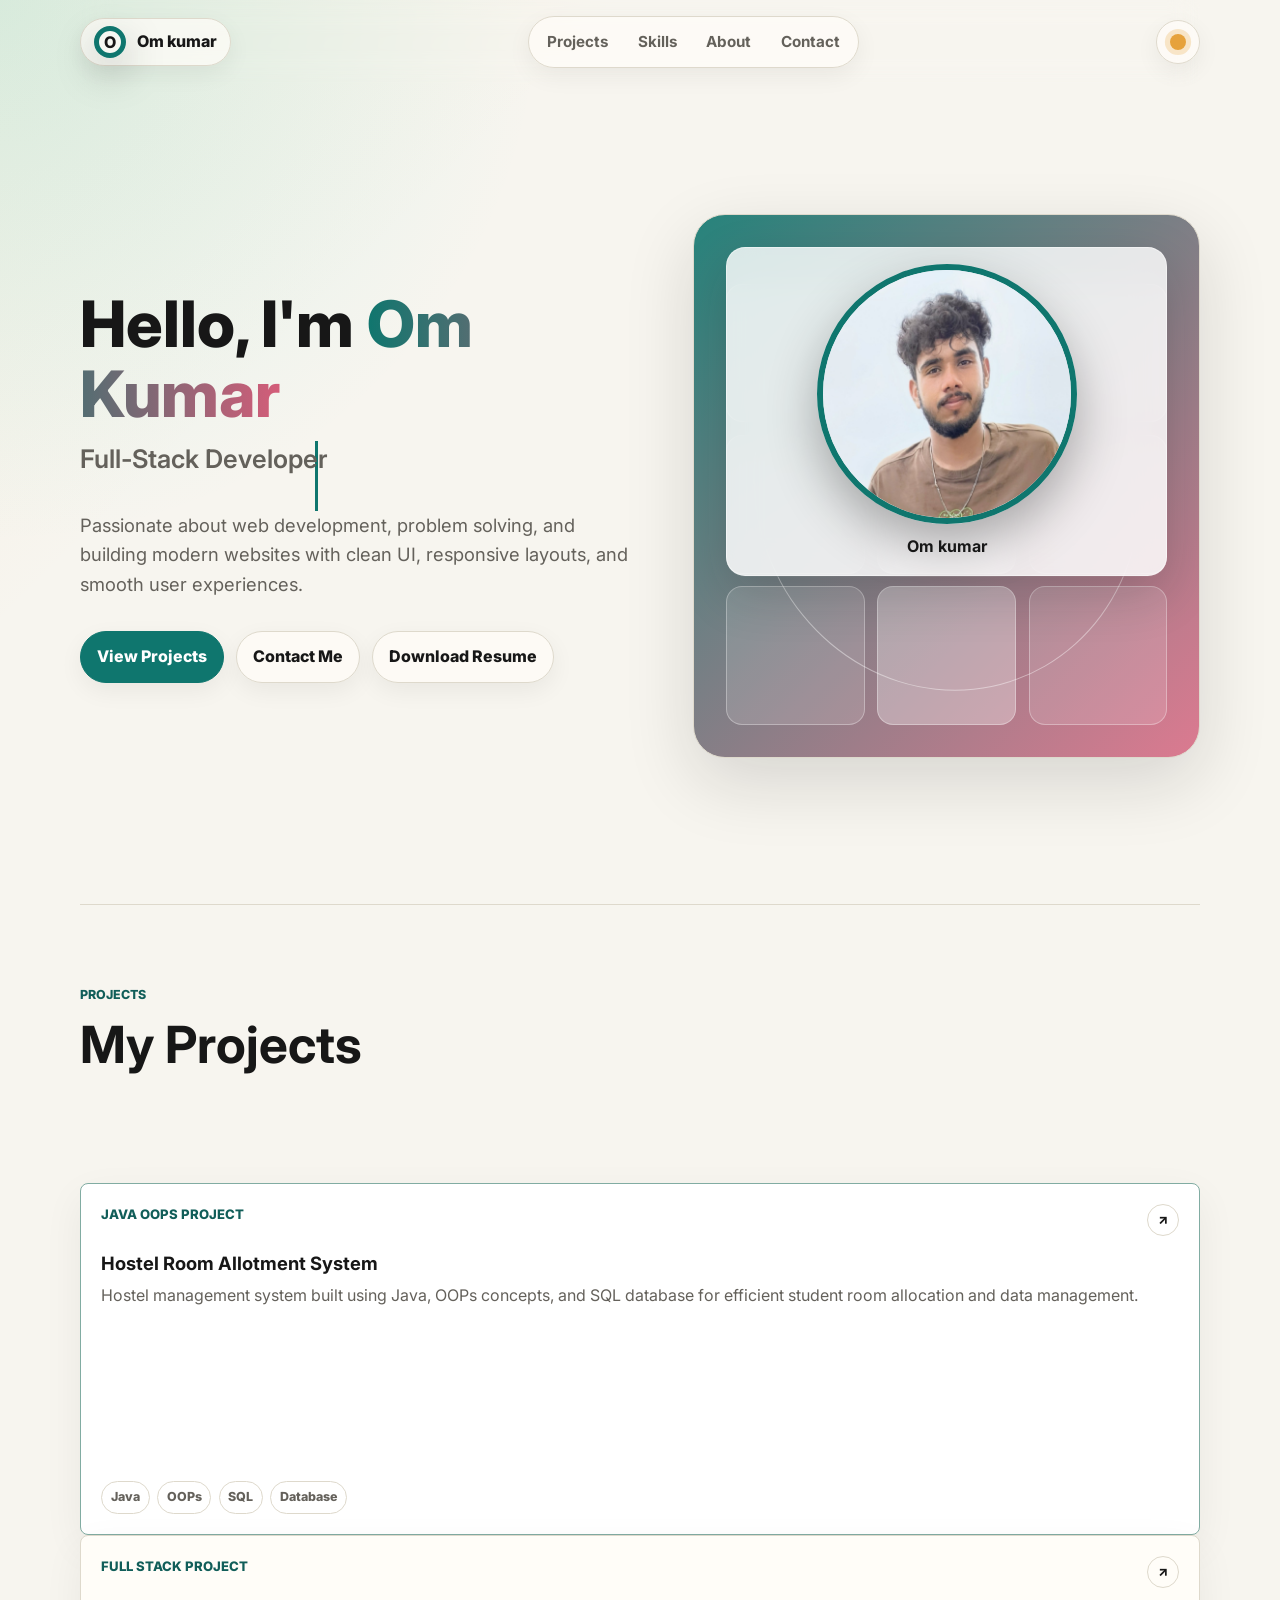
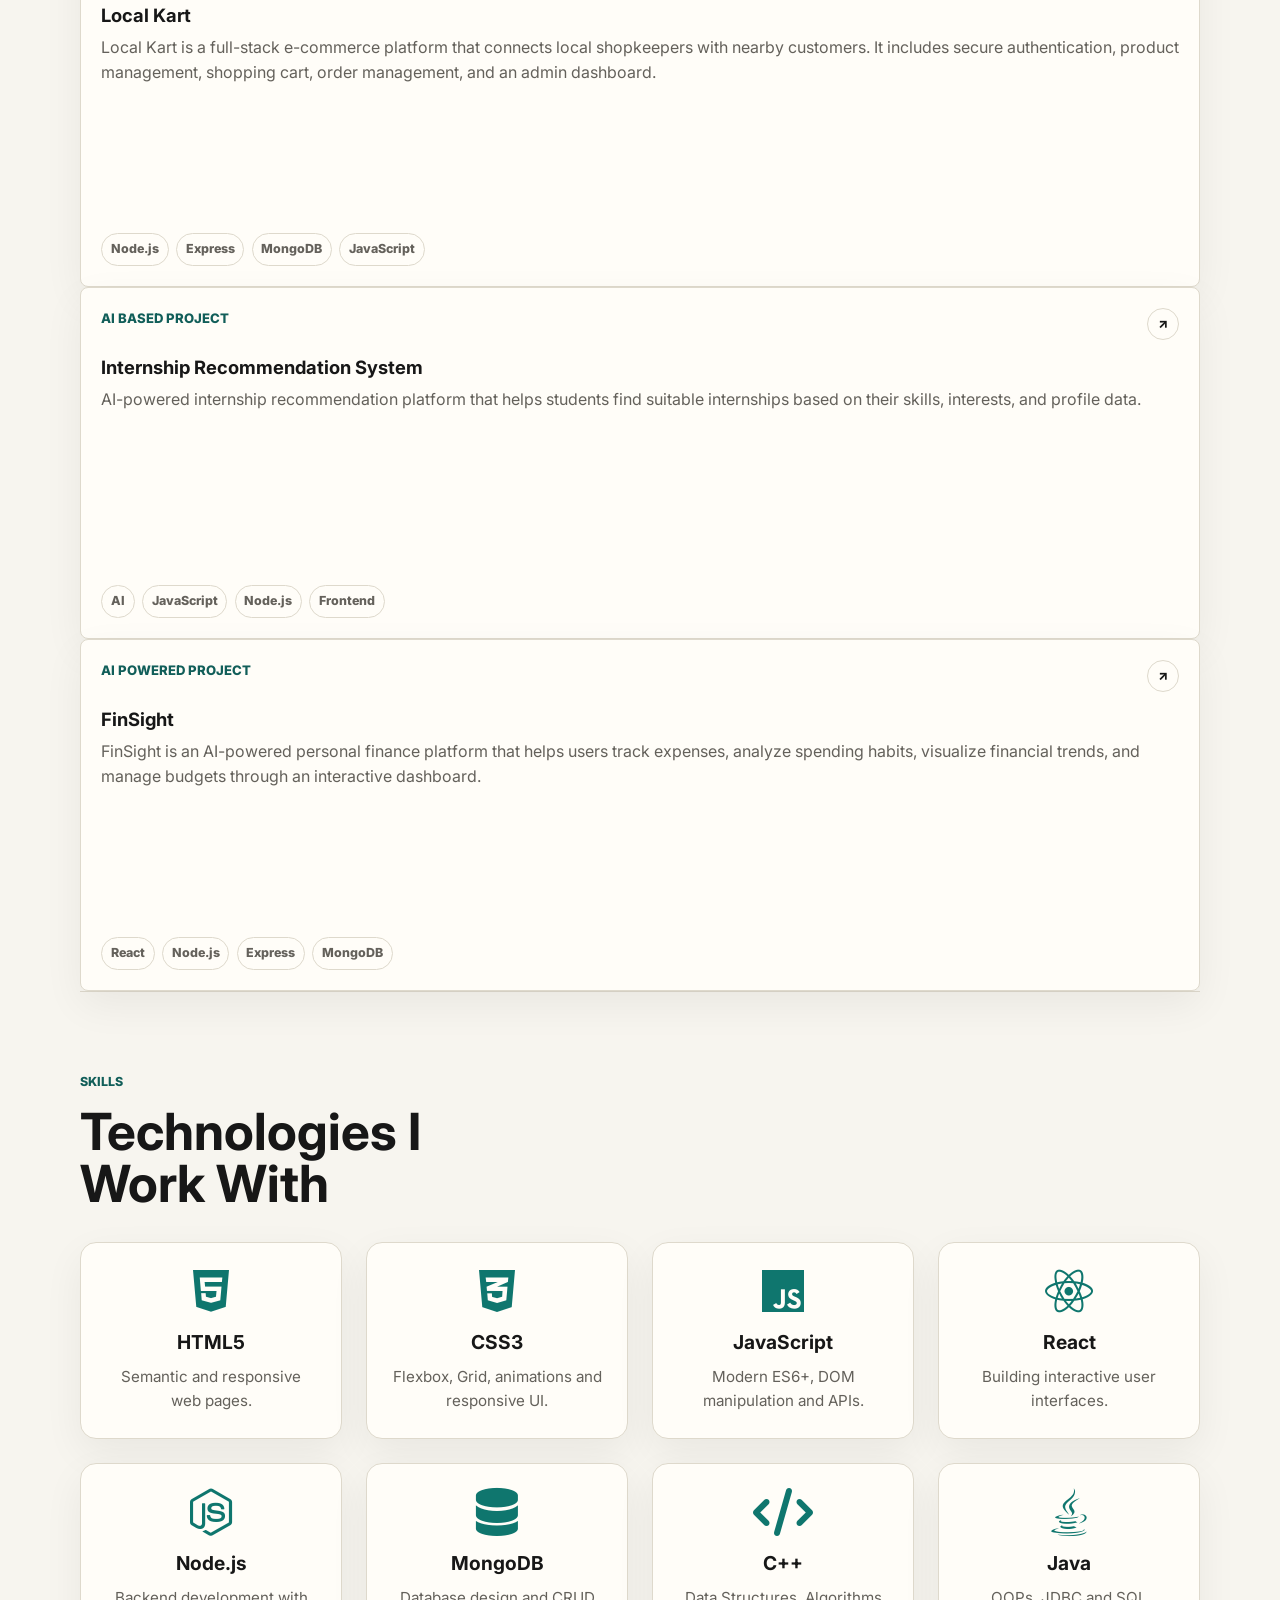
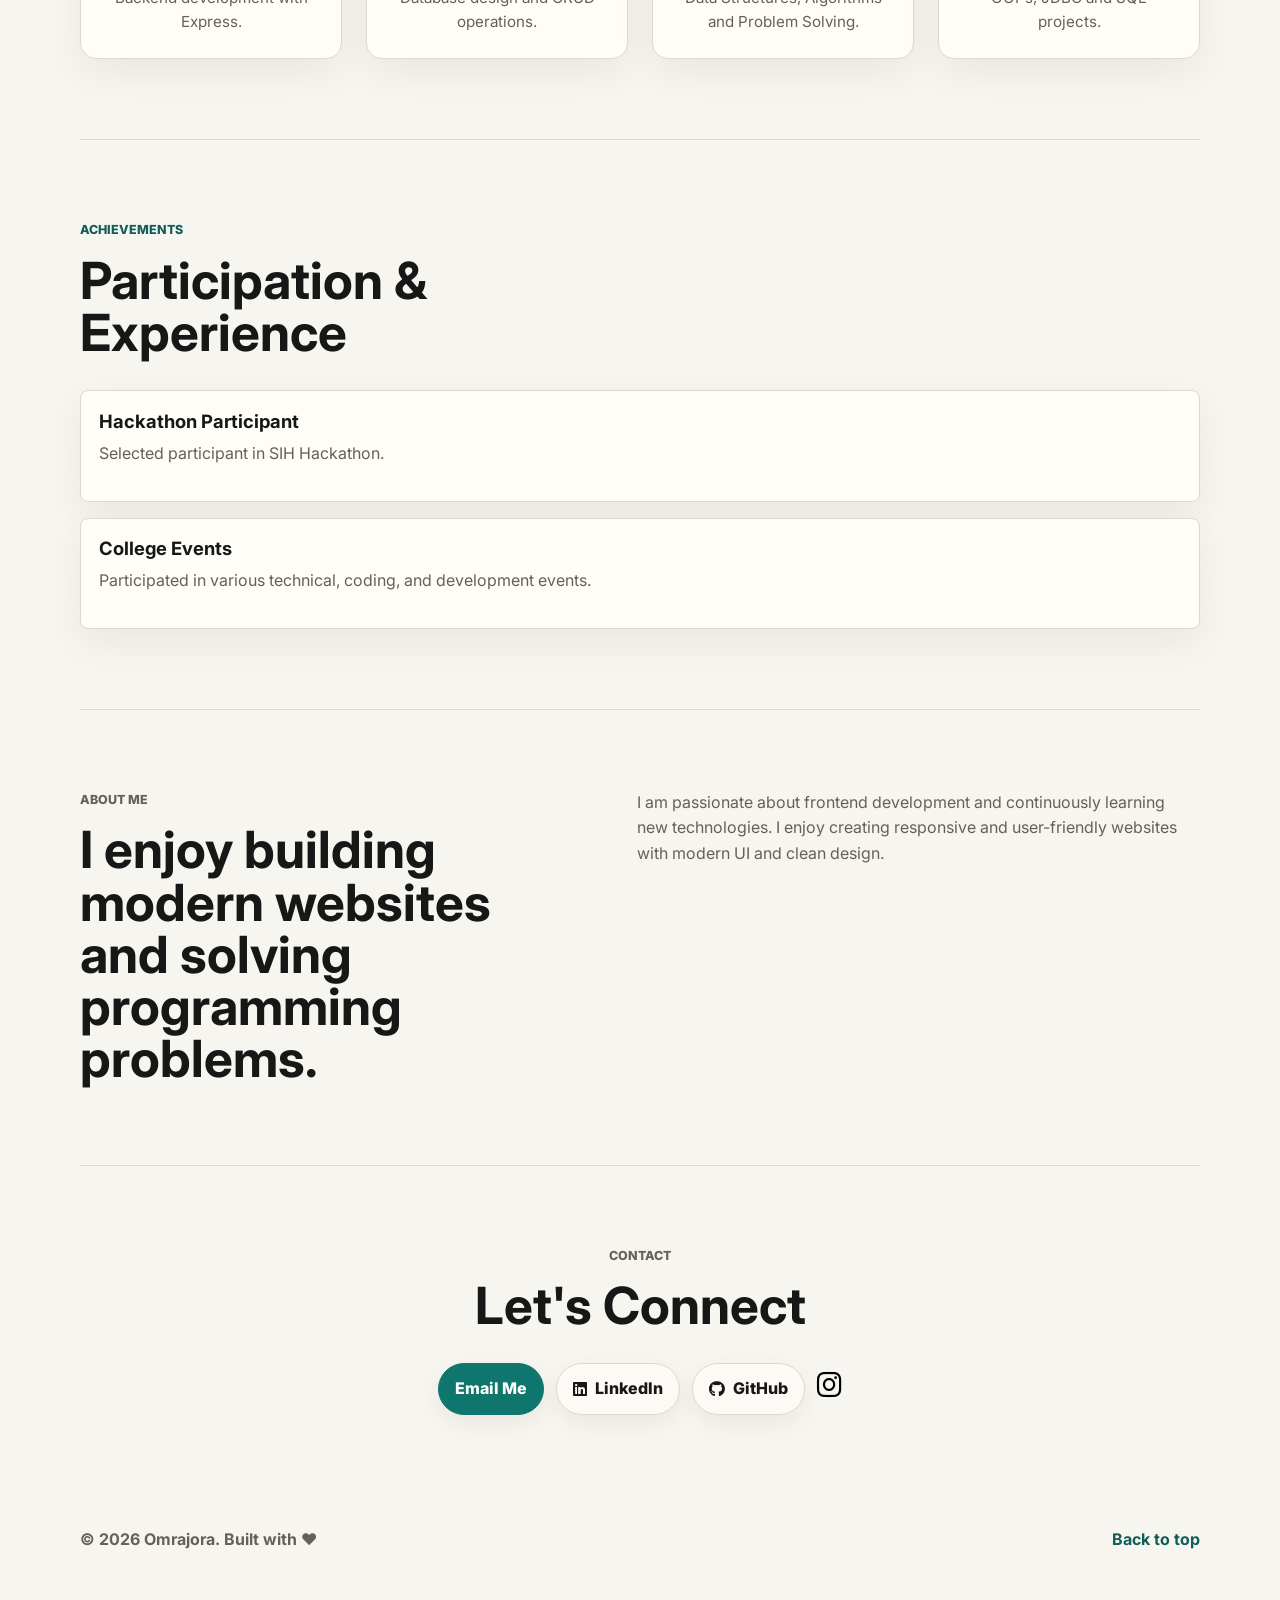
==== commit 7171ffff: "bugg fix" ====
--- a/index.html
+++ b/index.html
@@ -169,7 +169,7 @@
         <a href="#" target="_blank">↗</a>
       </div>
 
-      <h3>SIH Internship Recommendation System</h3>
+      <h3>Internship Recommendation System</h3>
 
       <p>
         AI-powered internship recommendation platform that helps students find
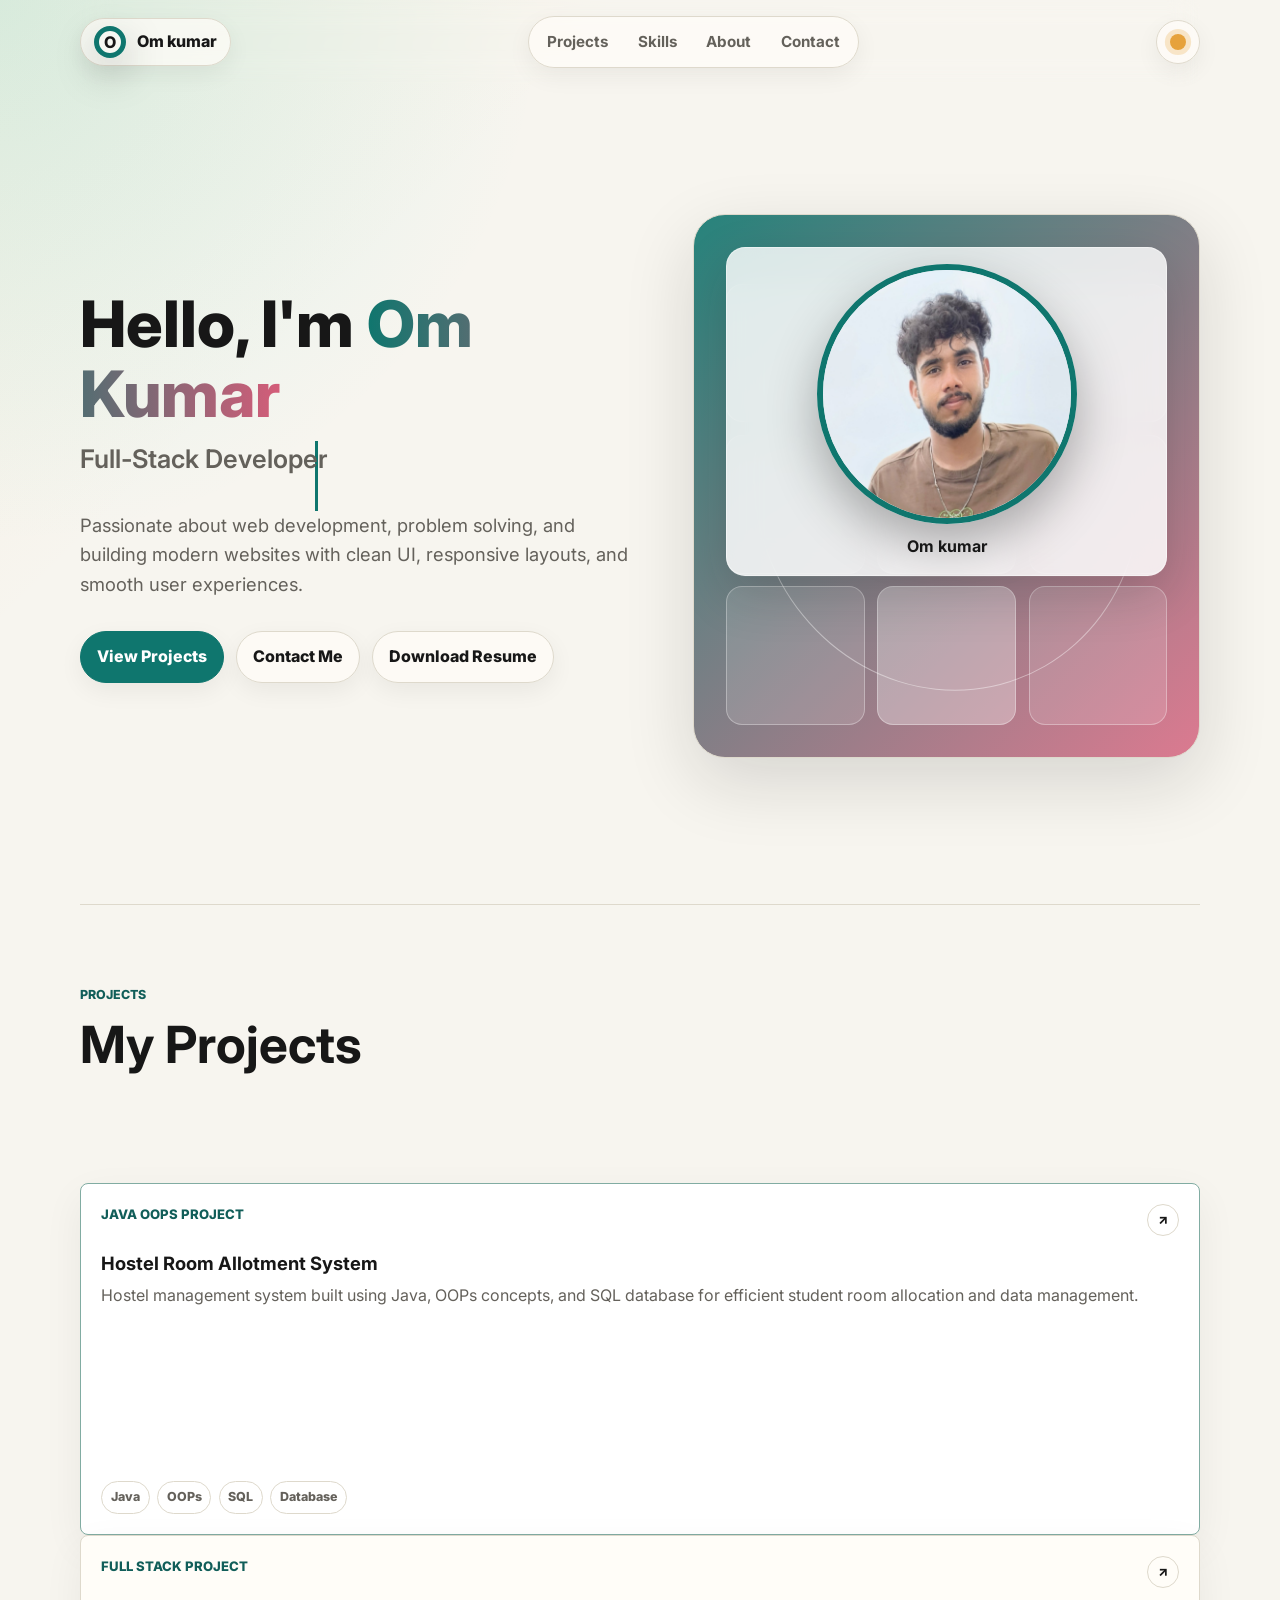
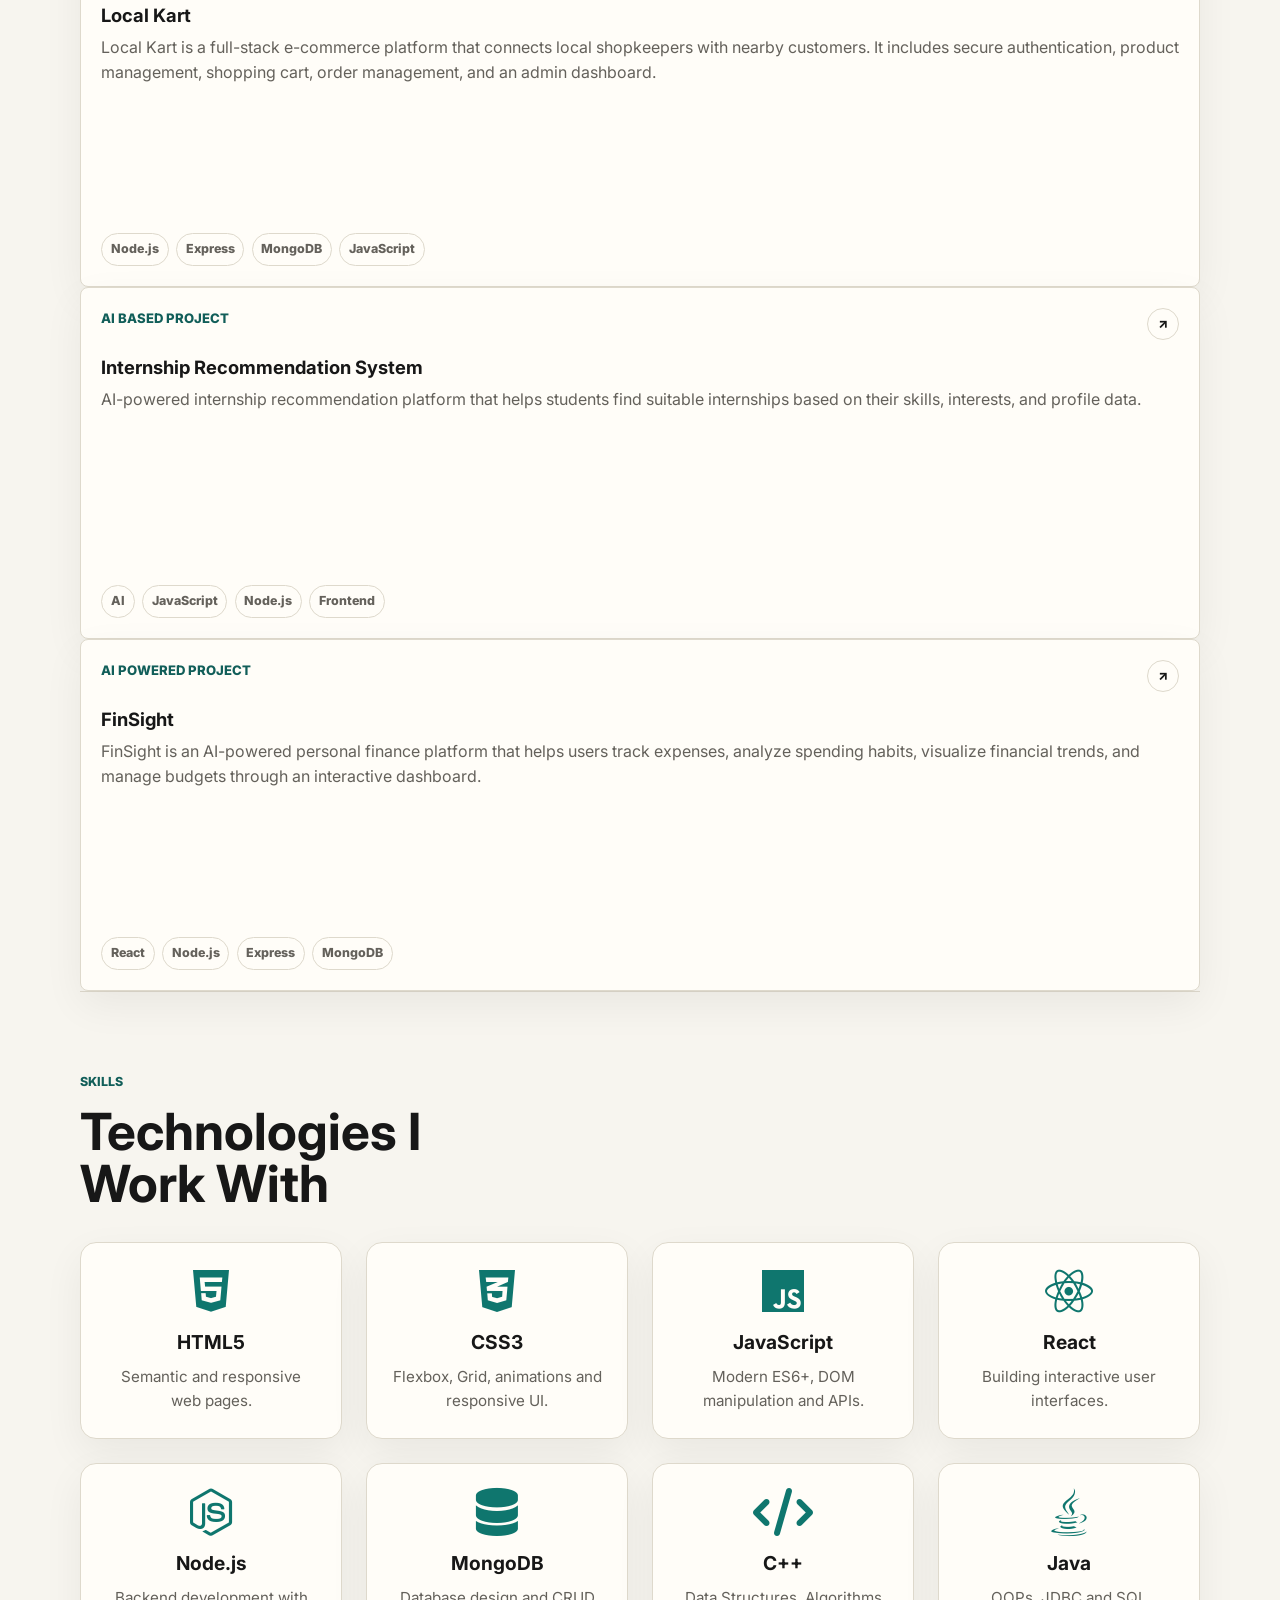
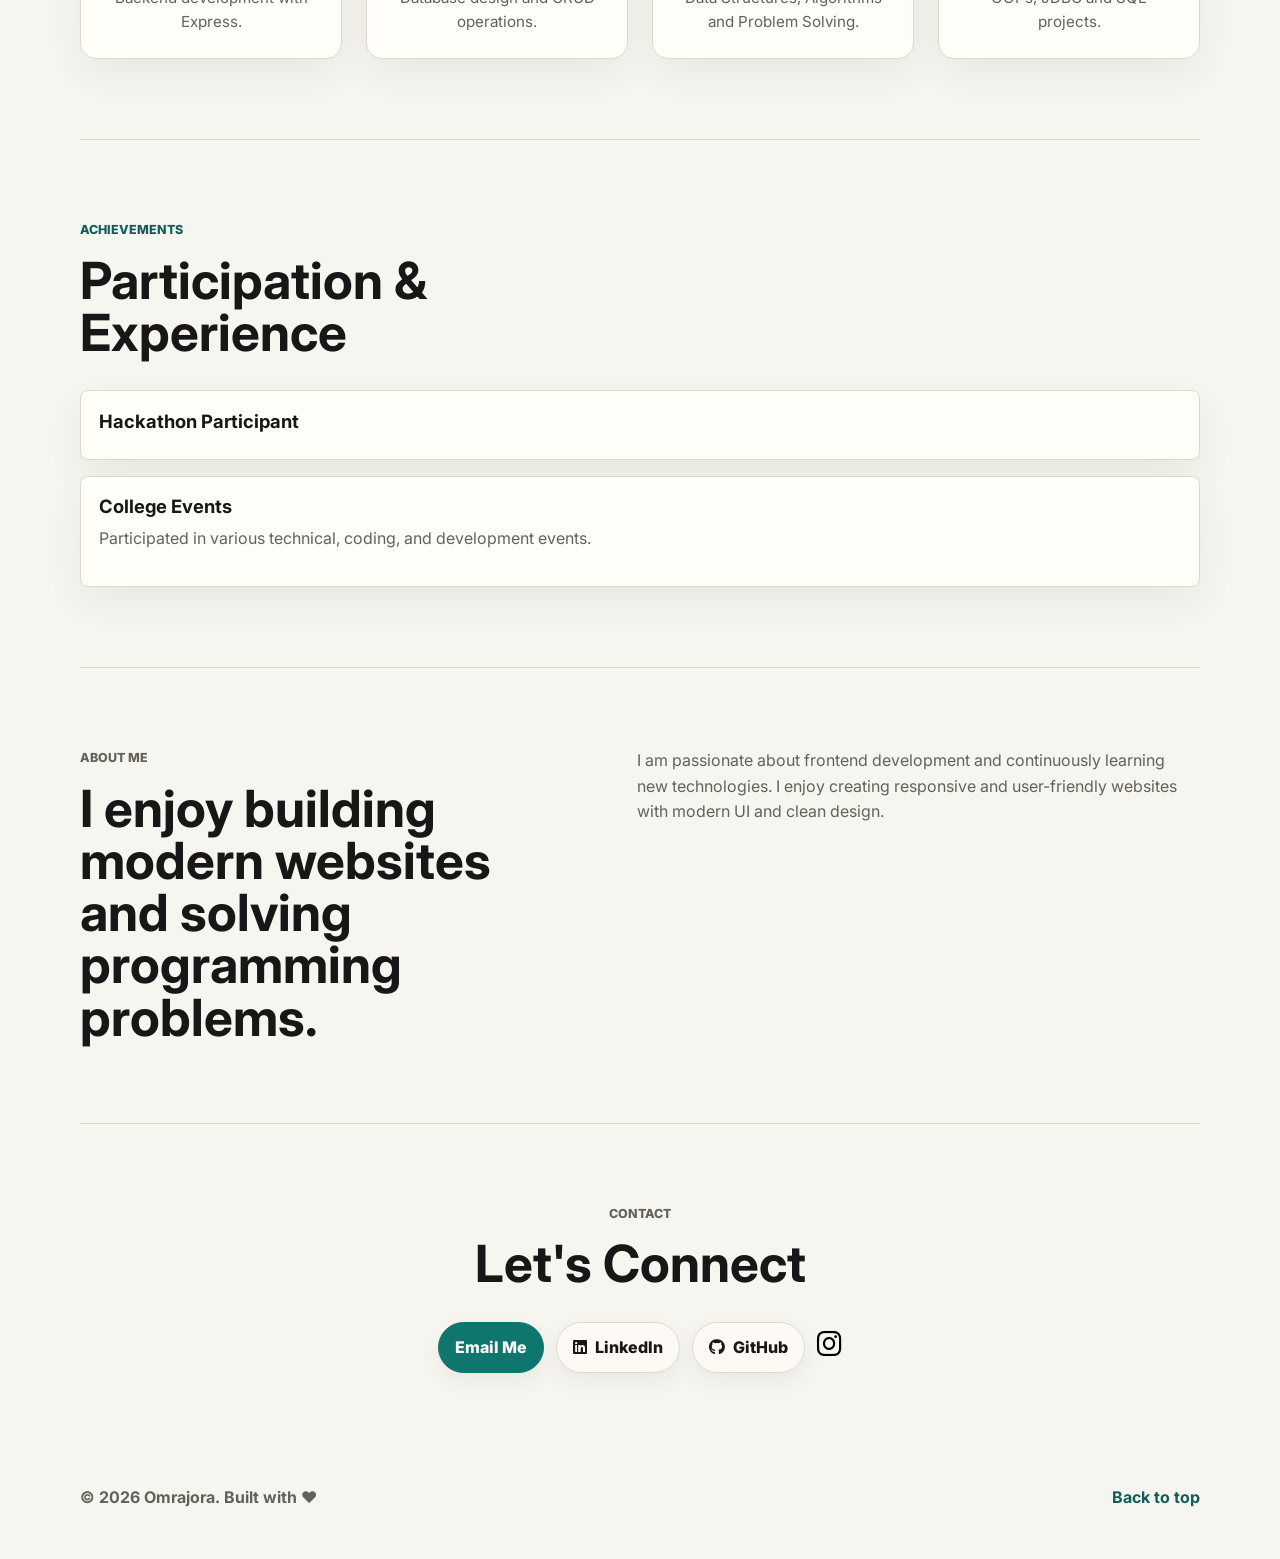
==== commit deadeb47: "fix some code" ====
--- a/index.html
+++ b/index.html
@@ -286,7 +286,7 @@
         <div class="skill-list">
           <div>
             <h3>Hackathon Participant</h3>
-            <p>Selected participant in SIH Hackathon.</p>
+      
           </div>
 
           <div>
